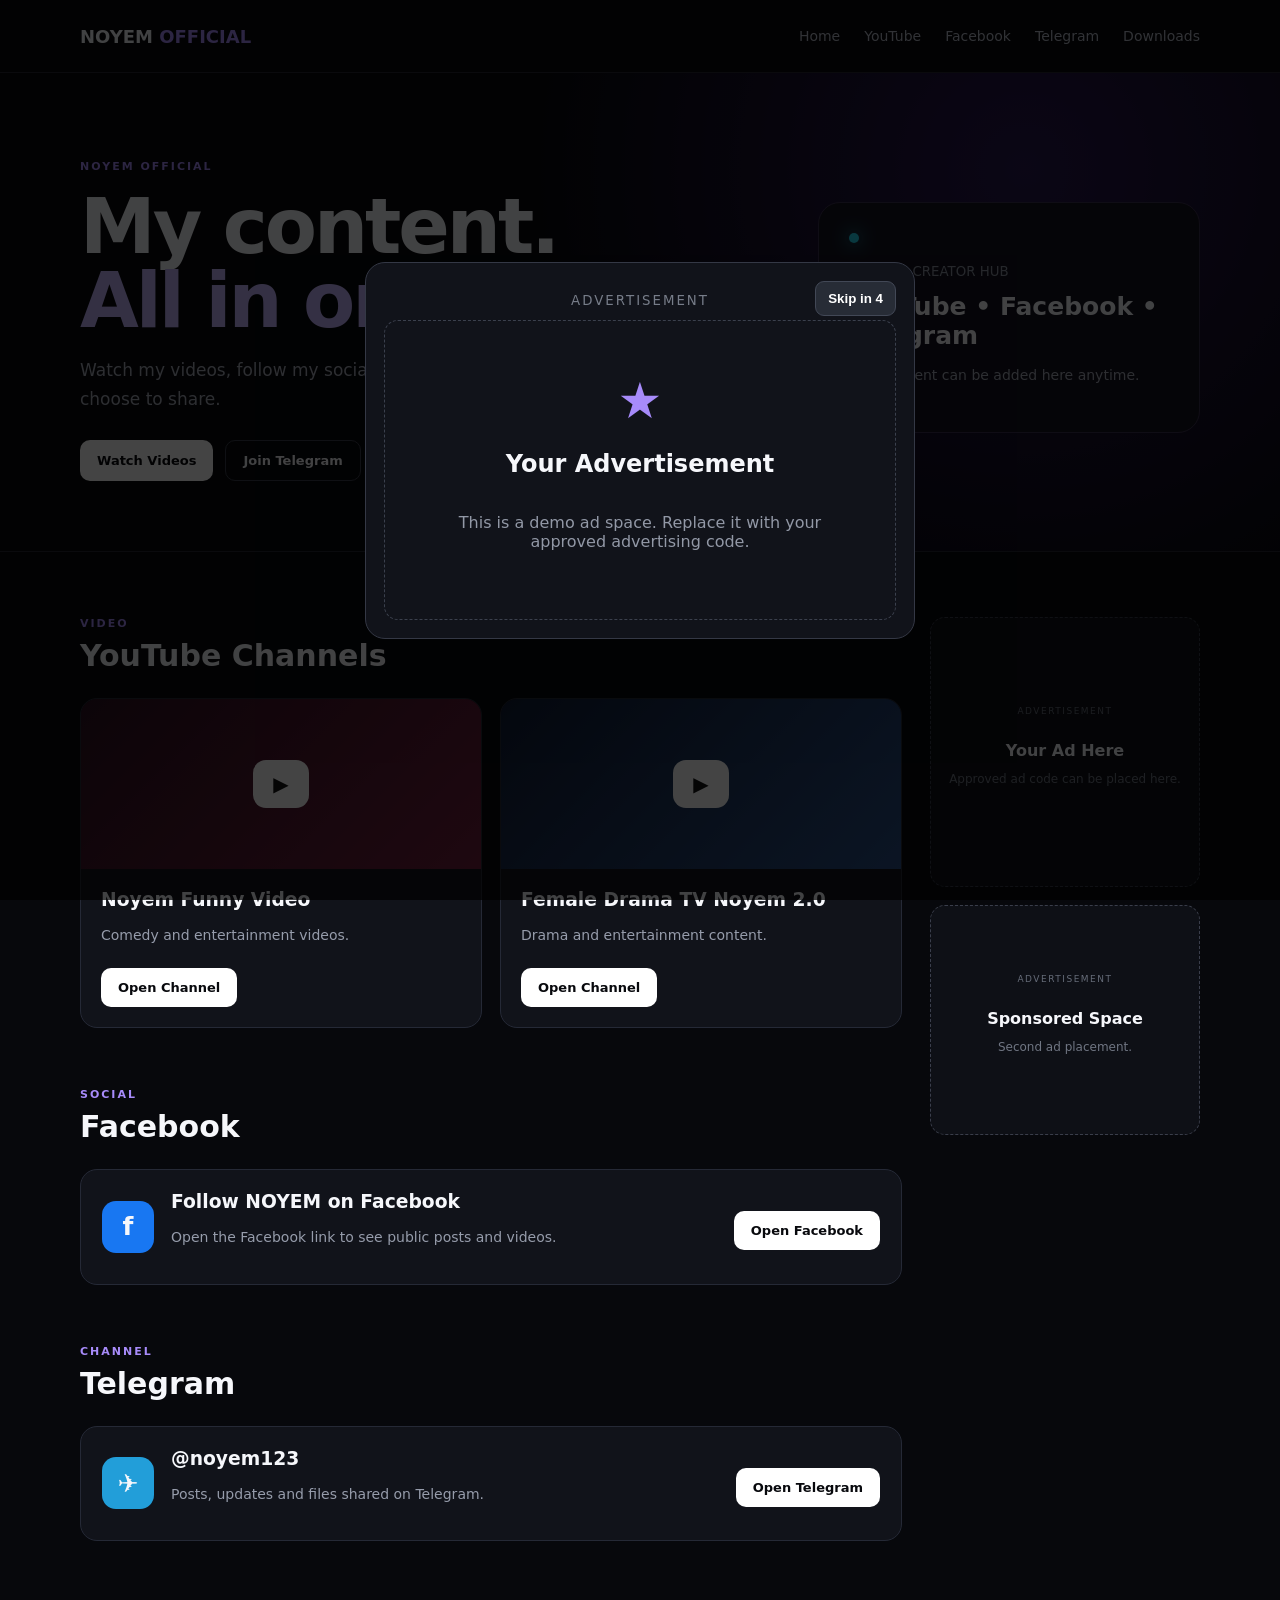
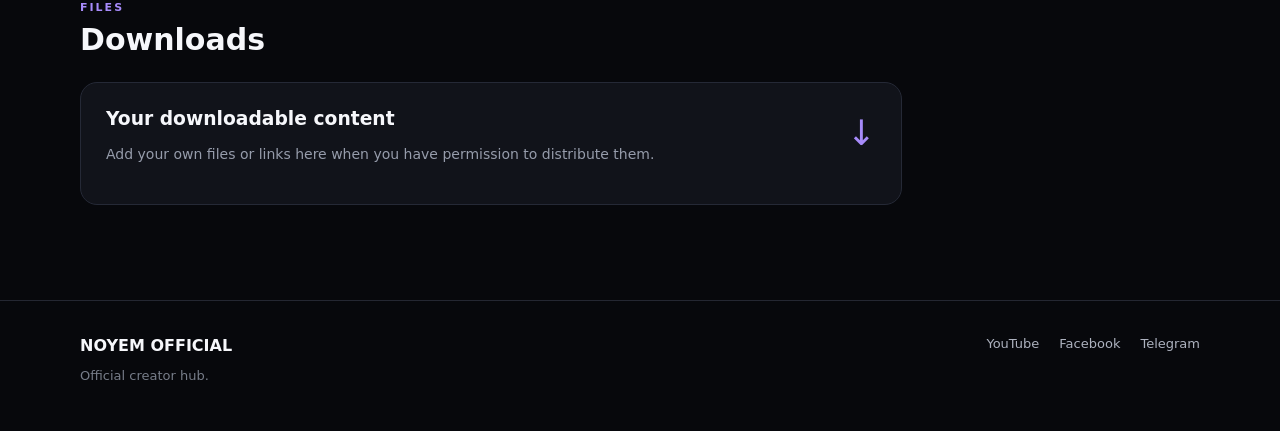
==== index.html @ ab1a79aa "Add files via upload" ====
<!doctype html>
<html lang="en">
<head>
<meta charset="utf-8"><meta name="viewport" content="width=device-width,initial-scale=1">
<title>NOYEM OFFICIAL</title>
<meta name="description" content="NOYEM OFFICIAL — YouTube, Facebook and Telegram content in one place.">
<link rel="stylesheet" href="style.css">
</head>
<body>
<div id="ad" class="ad"><div class="adcard"><button id="skip" disabled>Skip in <b>5</b></button><small>ADVERTISEMENT</small><div class="adinside"><div class="star">★</div><h2>Your Advertisement</h2><p>This is a demo ad space. Replace it with your approved advertising code.</p></div></div></div>

<header><div class="wrap nav"><a class="logo" href="#home">NOYEM <i>OFFICIAL</i></a><button id="menu">☰</button><nav id="nav"><a href="#home">Home</a><a href="#youtube">YouTube</a><a href="#facebook">Facebook</a><a href="#telegram">Telegram</a><a href="#downloads">Downloads</a></nav></div></header>

<main id="home">
<section class="hero"><div class="wrap hero-grid"><div><label>NOYEM OFFICIAL</label><h1>My content.<br><span>All in one place.</span></h1><p>Watch my videos, follow my social channels and find the downloads I choose to share.</p><div class="buttons"><a class="btn white" href="#youtube">Watch Videos</a><a class="btn outline" href="https://t.me/noyem123" target="_blank">Join Telegram</a></div></div><div class="hero-box"><span class="pulse"></span><small>OFFICIAL CREATOR HUB</small><strong>YouTube • Facebook • Telegram</strong><p>New content can be added here anytime.</p></div></div></section>

<div class="wrap layout"><div class="main">
<section id="youtube"><div class="head"><div><small>VIDEO</small><h2>YouTube Channels</h2></div></div><div class="cards">
<article><div class="cover c1"><span>▶</span></div><div class="body"><h3>Noyem Funny Video</h3><p>Comedy and entertainment videos.</p><a class="btn small" href="https://youtube.com/@noyemfunnyvideo320kviews" target="_blank">Open Channel</a></div></article>
<article><div class="cover c2"><span>▶</span></div><div class="body"><h3>Female Drama TV Noyem 2.0</h3><p>Drama and entertainment content.</p><a class="btn small" href="https://youtube.com/@femaledramatvnoyem2.0" target="_blank">Open Channel</a></div></article>
</div></section>

<section id="facebook"><div class="head"><div><small>SOCIAL</small><h2>Facebook</h2></div></div><div class="social"><div class="icon fb">f</div><div><h3>Follow NOYEM on Facebook</h3><p>Open the Facebook link to see public posts and videos.</p></div><a class="btn small" href="https://www.facebook.com/share/1BsMf2wapf/" target="_blank">Open Facebook</a></div></section>

<section id="telegram"><div class="head"><div><small>CHANNEL</small><h2>Telegram</h2></div></div><div class="social"><div class="icon tg">✈</div><div><h3>@noyem123</h3><p>Posts, updates and files shared on Telegram.</p></div><a class="btn small" href="https://t.me/noyem123" target="_blank">Open Telegram</a></div></section>

<section id="downloads"><div class="head"><div><small>FILES</small><h2>Downloads</h2></div></div><div class="download"><h3>Your downloadable content</h3><p>Add your own files or links here when you have permission to distribute them.</p><span>↓</span></div></section>
</div>

<aside><div class="sidead"><small>ADVERTISEMENT</small><strong>Your Ad Here</strong><p>Approved ad code can be placed here.</p></div><div class="sidead second"><small>ADVERTISEMENT</small><strong>Sponsored Space</strong><p>Second ad placement.</p></div></aside></div>
</main>

<footer><div class="wrap foot"><div><b>NOYEM OFFICIAL</b><p>Official creator hub.</p></div><div><a href="https://youtube.com/@noyemfunnyvideo320kviews" target="_blank">YouTube</a><a href="https://www.facebook.com/share/1BsMf2wapf/" target="_blank">Facebook</a><a href="https://t.me/noyem123" target="_blank">Telegram</a></div></div></footer>
<script src="script.js"></script>
</body></html>
---- style.css ----
*{box-sizing:border-box}html{scroll-behavior:smooth}body{margin:0;background:#07080c;color:#f6f7fb;font-family:Inter,system-ui,Arial,sans-serif}a{text-decoration:none;color:inherit}.wrap{width:min(1120px,92%);margin:auto}header{position:sticky;top:0;z-index:20;background:#07080cdd;backdrop-filter:blur(16px);border-bottom:1px solid #242732}.nav{height:72px;display:flex;align-items:center;justify-content:space-between}.logo{font-weight:900;font-size:18px}.logo i{font-style:normal;color:#a78bfa}nav{display:flex;gap:24px;color:#b9becb;font-size:14px}#menu{display:none;background:none;border:0;color:#fff;font-size:25px}.hero{padding:82px 0 70px;background:radial-gradient(circle at 80% 20%,#281650,#07080c 45%);border-bottom:1px solid #242732}.hero-grid{display:grid;grid-template-columns:1.45fr .8fr;gap:45px;align-items:center}.hero label,.head small{font-size:11px;letter-spacing:2px;font-weight:900;color:#a78bfa}.hero h1{font-size:clamp(44px,7vw,76px);line-height:.98;letter-spacing:-3px;margin:16px 0}.hero h1 span{color:#c4b5fd}.hero p{max-width:650px;color:#a8adba;font-size:17px;line-height:1.7}.buttons{display:flex;gap:12px;margin-top:26px}.btn{display:inline-flex;align-items:center;justify-content:center;padding:12px 17px;border-radius:10px;font-weight:800;font-size:13px}.white,.small{background:#fff;color:#08090d}.outline{border:1px solid #3a3e4b}.hero-box{background:#14121f;border:1px solid #3a304f;border-radius:22px;padding:30px}.hero-box small{color:#8e94a2}.hero-box strong{display:block;font-size:25px;margin:12px 0}.hero-box p{font-size:14px}.pulse{display:block;width:10px;height:10px;border-radius:50%;background:#22d3ee;box-shadow:0 0 18px #22d3ee;margin-bottom:18px}.layout{display:grid;grid-template-columns:1fr 270px;gap:28px;padding:60px 0}.head{margin-bottom:20px}.head h2{font-size:30px;margin:7px 0 25px}.cards{display:grid;grid-template-columns:1fr 1fr;gap:18px;margin-bottom:55px}article,.social,.download{background:#11131a;border:1px solid #252936;border-radius:17px;overflow:hidden}.cover{height:170px;display:flex;align-items:center;justify-content:center}.c1{background:linear-gradient(135deg,#2c1020,#721e3d)}.c2{background:linear-gradient(135deg,#101c34,#294e86)}.cover span{background:#fff;color:#111;border-radius:13px;padding:12px 20px;font-size:20px}.body{padding:20px}.body h3,.social h3,.download h3{margin:0 0 7px}.body p,.social p,.download p{color:#969cab;font-size:14px;line-height:1.6}.small{margin-top:8px}.social{padding:21px;display:flex;align-items:center;gap:17px;margin-bottom:55px}.icon{width:52px;height:52px;border-radius:14px;display:flex;align-items:center;justify-content:center;font-size:25px;font-weight:900;flex:none}.fb{background:#1877f2}.tg{background:#229ed9}.social>div:nth-child(2){flex:1}.download{padding:25px;margin-bottom:35px;position:relative}.download>span{position:absolute;right:25px;top:30px;font-size:35px;color:#a78bfa}aside{padding-top:5px}.sidead{border:1px dashed #3a3e4b;border-radius:15px;background:#0e1016;min-height:270px;padding:15px;text-align:center;display:flex;flex-direction:column;align-items:center;justify-content:center;position:sticky;top:90px}.sidead small{color:#666c79;letter-spacing:1.5px;font-size:9px}.sidead strong{margin-top:25px}.sidead p{color:#707683;font-size:12px}.second{position:static;margin-top:18px;min-height:230px}footer{border-top:1px solid #242732;padding:35px 0}.foot{display:flex;justify-content:space-between}.foot p{color:#777d89;font-size:13px}.foot>div:last-child{display:flex;gap:20px;color:#adb2bf;font-size:13px}.ad{position:fixed;inset:0;background:#000b;z-index:100;display:none;align-items:center;justify-content:center;padding:18px}.ad.show{display:flex}.adcard{position:relative;width:min(550px,100%);background:#11131a;border:1px solid #343845;border-radius:20px;padding:18px}.adcard>small{display:block;text-align:center;color:#777d89;letter-spacing:2px;margin:12px}.adinside{min-height:300px;border:1px dashed #3b404d;border-radius:14px;display:flex;flex-direction:column;align-items:center;justify-content:center;text-align:center;padding:25px}.star{font-size:50px;color:#a78bfa}.adinside p{color:#9298a6;max-width:400px}.adcard button{position:absolute;right:18px;top:18px;background:#272c36;border:1px solid #424856;color:#fff;border-radius:9px;padding:9px 12px;font-weight:800}.adcard button:not(:disabled){cursor:pointer}@media(max-width:800px){nav{display:none;position:absolute;top:72px;left:4%;right:4%;background:#11131a;border:1px solid #252936;border-radius:14px;padding:15px;flex-direction:column}#menu{display:block}.hero-grid,.layout{grid-template-columns:1fr}.cards{grid-template-columns:1fr}aside{display:none}.hero{padding:58px 0}.social{flex-wrap:wrap}.social .small{width:100%}.foot{flex-direction:column;gap:15px}}
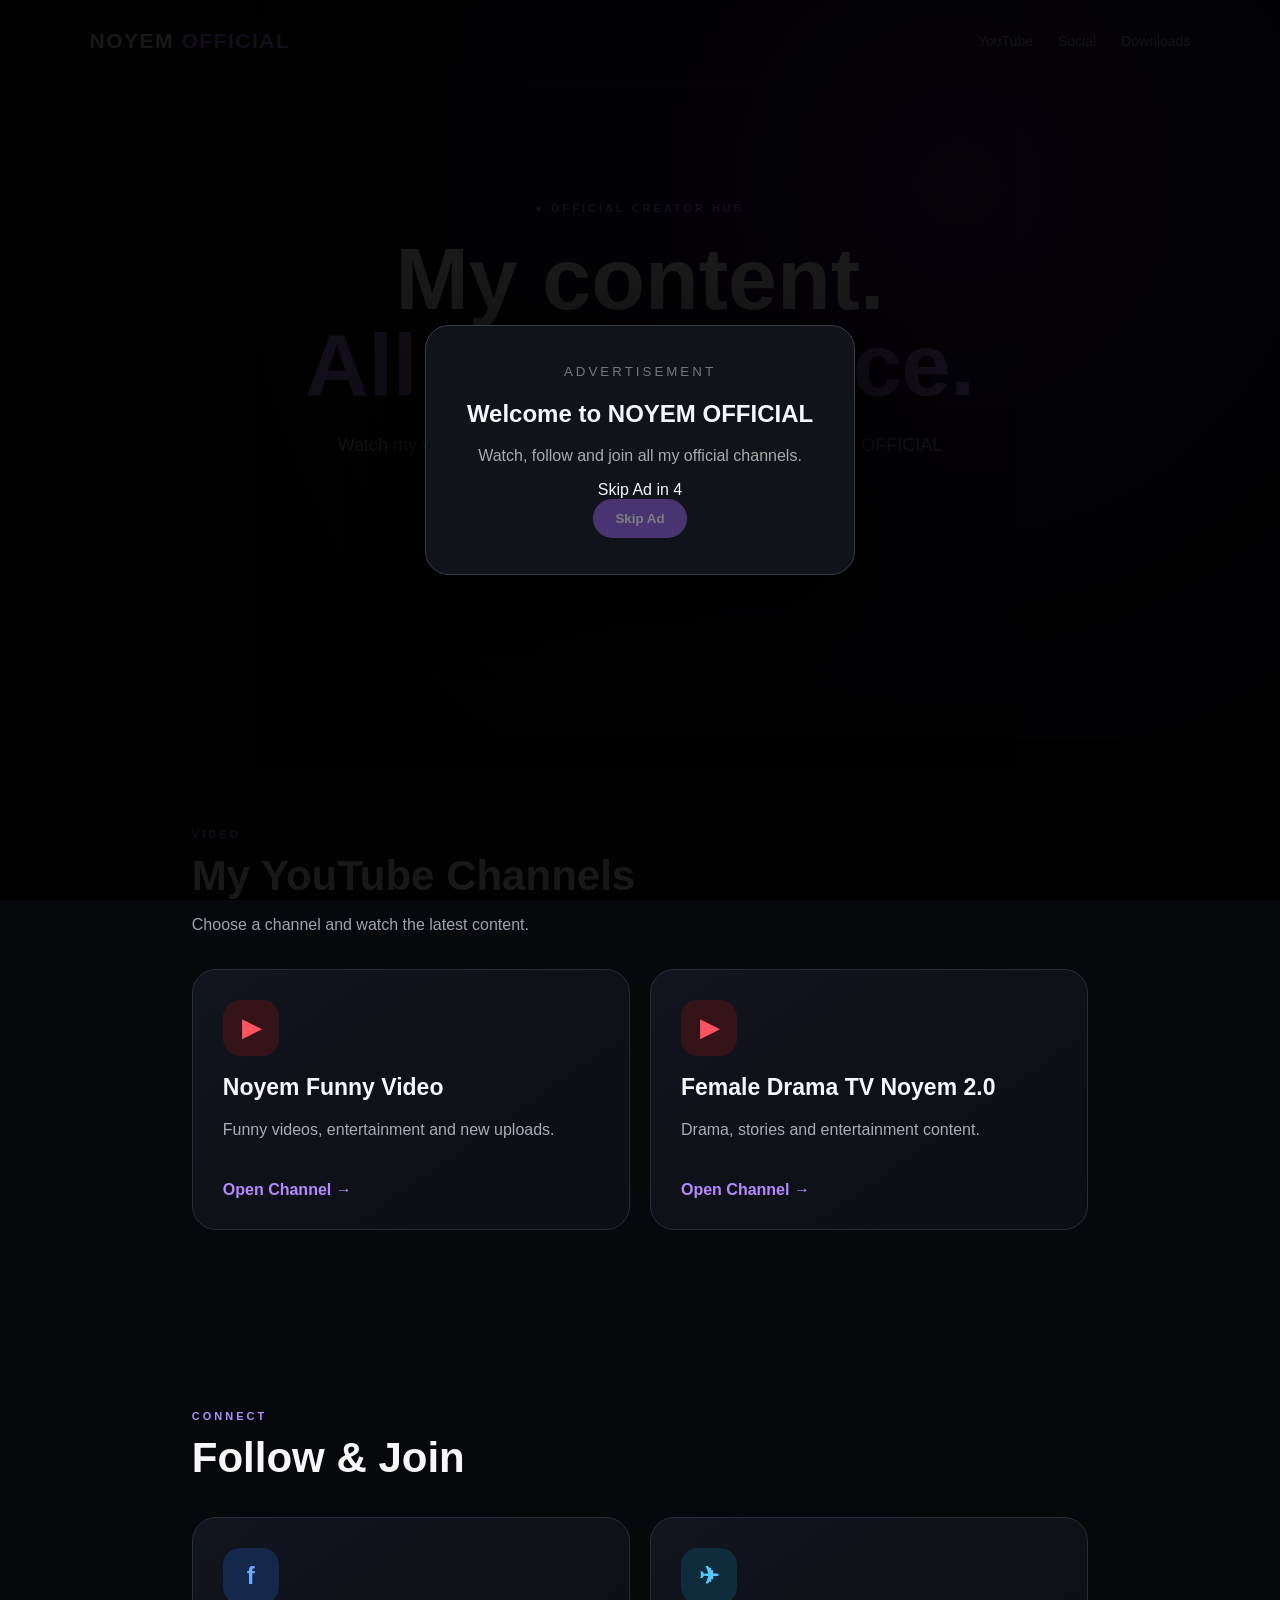
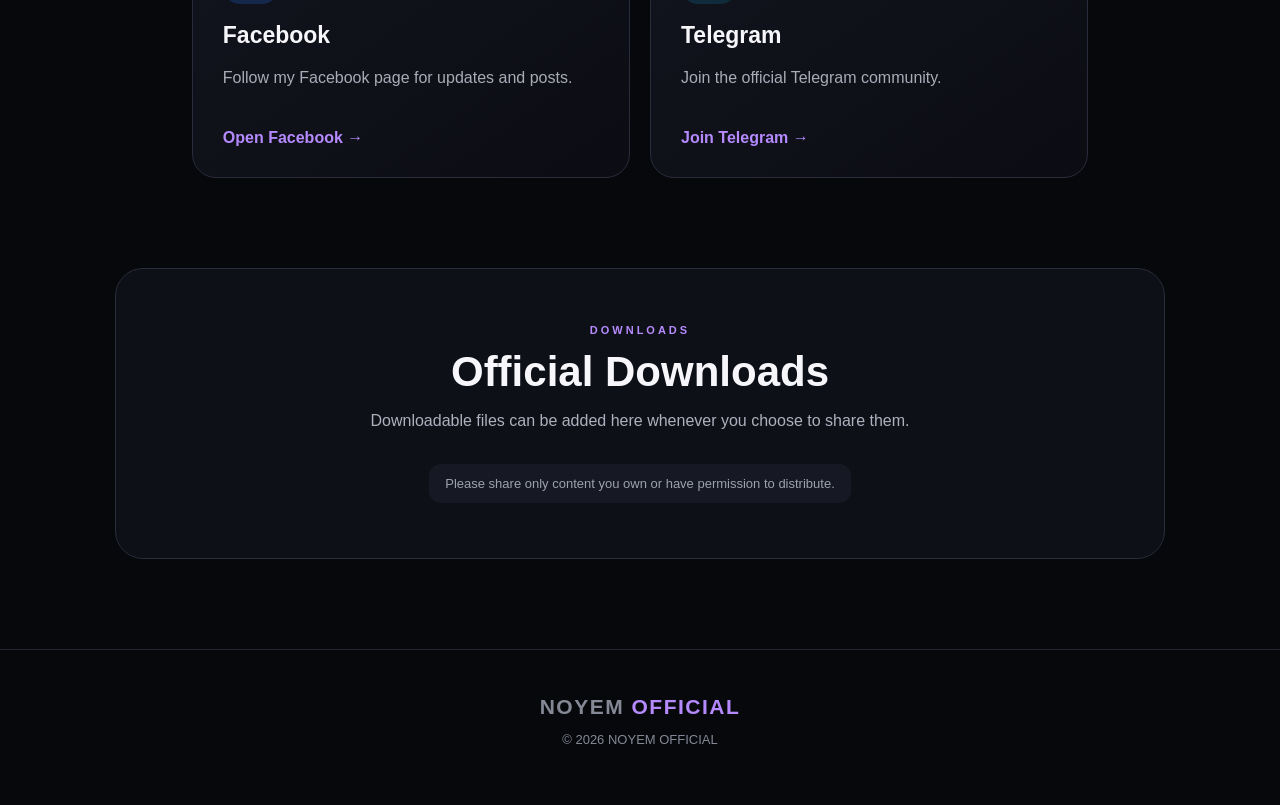
==== commit de110934: "Add files via upload" ====
--- a/index.html
+++ b/index.html
@@ -1,35 +1,95 @@
-<!doctype html>
+<!DOCTYPE html>
 <html lang="en">
 <head>
-<meta charset="utf-8"><meta name="viewport" content="width=device-width,initial-scale=1">
+<meta charset="UTF-8">
+<meta name="viewport" content="width=device-width,initial-scale=1.0">
+<meta name="description" content="NOYEM OFFICIAL — YouTube, Facebook and Telegram creator hub.">
 <title>NOYEM OFFICIAL</title>
-<meta name="description" content="NOYEM OFFICIAL — YouTube, Facebook and Telegram content in one place.">
 <link rel="stylesheet" href="style.css">
 </head>
 <body>
-<div id="ad" class="ad"><div class="adcard"><button id="skip" disabled>Skip in <b>5</b></button><small>ADVERTISEMENT</small><div class="adinside"><div class="star">★</div><h2>Your Advertisement</h2><p>This is a demo ad space. Replace it with your approved advertising code.</p></div></div></div>
-
-<header><div class="wrap nav"><a class="logo" href="#home">NOYEM <i>OFFICIAL</i></a><button id="menu">☰</button><nav id="nav"><a href="#home">Home</a><a href="#youtube">YouTube</a><a href="#facebook">Facebook</a><a href="#telegram">Telegram</a><a href="#downloads">Downloads</a></nav></div></header>
-
-<main id="home">
-<section class="hero"><div class="wrap hero-grid"><div><label>NOYEM OFFICIAL</label><h1>My content.<br><span>All in one place.</span></h1><p>Watch my videos, follow my social channels and find the downloads I choose to share.</p><div class="buttons"><a class="btn white" href="#youtube">Watch Videos</a><a class="btn outline" href="https://t.me/noyem123" target="_blank">Join Telegram</a></div></div><div class="hero-box"><span class="pulse"></span><small>OFFICIAL CREATOR HUB</small><strong>YouTube • Facebook • Telegram</strong><p>New content can be added here anytime.</p></div></div></section>
-
-<div class="wrap layout"><div class="main">
-<section id="youtube"><div class="head"><div><small>VIDEO</small><h2>YouTube Channels</h2></div></div><div class="cards">
-<article><div class="cover c1"><span>▶</span></div><div class="body"><h3>Noyem Funny Video</h3><p>Comedy and entertainment videos.</p><a class="btn small" href="https://youtube.com/@noyemfunnyvideo320kviews" target="_blank">Open Channel</a></div></article>
-<article><div class="cover c2"><span>▶</span></div><div class="body"><h3>Female Drama TV Noyem 2.0</h3><p>Drama and entertainment content.</p><a class="btn small" href="https://youtube.com/@femaledramatvnoyem2.0" target="_blank">Open Channel</a></div></article>
-</div></section>
-
-<section id="facebook"><div class="head"><div><small>SOCIAL</small><h2>Facebook</h2></div></div><div class="social"><div class="icon fb">f</div><div><h3>Follow NOYEM on Facebook</h3><p>Open the Facebook link to see public posts and videos.</p></div><a class="btn small" href="https://www.facebook.com/share/1BsMf2wapf/" target="_blank">Open Facebook</a></div></section>
-
-<section id="telegram"><div class="head"><div><small>CHANNEL</small><h2>Telegram</h2></div></div><div class="social"><div class="icon tg">✈</div><div><h3>@noyem123</h3><p>Posts, updates and files shared on Telegram.</p></div><a class="btn small" href="https://t.me/noyem123" target="_blank">Open Telegram</a></div></section>
-
-<section id="downloads"><div class="head"><div><small>FILES</small><h2>Downloads</h2></div></div><div class="download"><h3>Your downloadable content</h3><p>Add your own files or links here when you have permission to distribute them.</p><span>↓</span></div></section>
+<div id="entryAd" class="overlay">
+  <div class="adbox">
+    <small>ADVERTISEMENT</small>
+    <h2>Welcome to NOYEM OFFICIAL</h2>
+    <p>Watch, follow and join all my official channels.</p>
+    <div id="count">Skip Ad in 5</div>
+    <button id="skip" disabled>Skip Ad</button>
+  </div>
 </div>
 
-<aside><div class="sidead"><small>ADVERTISEMENT</small><strong>Your Ad Here</strong><p>Approved ad code can be placed here.</p></div><div class="sidead second"><small>ADVERTISEMENT</small><strong>Sponsored Space</strong><p>Second ad placement.</p></div></aside></div>
+<header>
+  <nav>
+    <a class="brand" href="#">NOYEM <b>OFFICIAL</b></a>
+    <div class="navlinks">
+      <a href="#youtube">YouTube</a>
+      <a href="#social">Social</a>
+      <a href="#downloads">Downloads</a>
+    </div>
+  </nav>
+  <section class="hero">
+    <div class="pill">● OFFICIAL CREATOR HUB</div>
+    <h1>My content.<br><span>All in one place.</span></h1>
+    <p>Watch my videos, follow my social channels and join the NOYEM OFFICIAL community.</p>
+    <div class="actions">
+      <a class="btn primary" href="#youtube">Watch Videos</a>
+      <a class="btn" href="https://t.me/noyem123" target="_blank" rel="noopener">Join Telegram</a>
+    </div>
+  </section>
+</header>
+
+<main>
+<section id="youtube" class="section">
+  <div class="label">VIDEO</div>
+  <h2>My YouTube Channels</h2>
+  <p class="sub">Choose a channel and watch the latest content.</p>
+  <div class="grid">
+    <a class="card" href="https://youtube.com/@noyemfunnyvideo320kviews?si=8-Bcl5lNEnc6phB1" target="_blank" rel="noopener">
+      <div class="circle yt">▶</div>
+      <h3>Noyem Funny Video</h3>
+      <p>Funny videos, entertainment and new uploads.</p>
+      <strong>Open Channel →</strong>
+    </a>
+    <a class="card" href="https://youtube.com/@femaledramatvnoyem2.0?si=haHaszFNzo2DN5zI" target="_blank" rel="noopener">
+      <div class="circle yt">▶</div>
+      <h3>Female Drama TV Noyem 2.0</h3>
+      <p>Drama, stories and entertainment content.</p>
+      <strong>Open Channel →</strong>
+    </a>
+  </div>
+</section>
+
+<section id="social" class="section">
+  <div class="label">CONNECT</div>
+  <h2>Follow & Join</h2>
+  <div class="grid">
+    <a class="card social" href="https://www.facebook.com/share/1BsMf2wapf/" target="_blank" rel="noopener">
+      <div class="circle fb">f</div>
+      <h3>Facebook</h3>
+      <p>Follow my Facebook page for updates and posts.</p>
+      <strong>Open Facebook →</strong>
+    </a>
+    <a class="card social" href="https://t.me/noyem123" target="_blank" rel="noopener">
+      <div class="circle tg">✈</div>
+      <h3>Telegram</h3>
+      <p>Join the official Telegram community.</p>
+      <strong>Join Telegram →</strong>
+    </a>
+  </div>
+</section>
+
+<section id="downloads" class="downloads">
+  <div class="label">DOWNLOADS</div>
+  <h2>Official Downloads</h2>
+  <p>Downloadable files can be added here whenever you choose to share them.</p>
+  <div class="notice">Please share only content you own or have permission to distribute.</div>
+</section>
 </main>
 
-<footer><div class="wrap foot"><div><b>NOYEM OFFICIAL</b><p>Official creator hub.</p></div><div><a href="https://youtube.com/@noyemfunnyvideo320kviews" target="_blank">YouTube</a><a href="https://www.facebook.com/share/1BsMf2wapf/" target="_blank">Facebook</a><a href="https://t.me/noyem123" target="_blank">Telegram</a></div></div></footer>
+<footer>
+  <div class="brand">NOYEM <b>OFFICIAL</b></div>
+  <p>© 2026 NOYEM OFFICIAL</p>
+</footer>
 <script src="script.js"></script>
-</body></html>+</body>
+</html>
--- a/style.css
+++ b/style.css
@@ -1 +1 @@
-*{box-sizing:border-box}html{scroll-behavior:smooth}body{margin:0;background:#07080c;color:#f6f7fb;font-family:Inter,system-ui,Arial,sans-serif}a{text-decoration:none;color:inherit}.wrap{width:min(1120px,92%);margin:auto}header{position:sticky;top:0;z-index:20;background:#07080cdd;backdrop-filter:blur(16px);border-bottom:1px solid #242732}.nav{height:72px;display:flex;align-items:center;justify-content:space-between}.logo{font-weight:900;font-size:18px}.logo i{font-style:normal;color:#a78bfa}nav{display:flex;gap:24px;color:#b9becb;font-size:14px}#menu{display:none;background:none;border:0;color:#fff;font-size:25px}.hero{padding:82px 0 70px;background:radial-gradient(circle at 80% 20%,#281650,#07080c 45%);border-bottom:1px solid #242732}.hero-grid{display:grid;grid-template-columns:1.45fr .8fr;gap:45px;align-items:center}.hero label,.head small{font-size:11px;letter-spacing:2px;font-weight:900;color:#a78bfa}.hero h1{font-size:clamp(44px,7vw,76px);line-height:.98;letter-spacing:-3px;margin:16px 0}.hero h1 span{color:#c4b5fd}.hero p{max-width:650px;color:#a8adba;font-size:17px;line-height:1.7}.buttons{display:flex;gap:12px;margin-top:26px}.btn{display:inline-flex;align-items:center;justify-content:center;padding:12px 17px;border-radius:10px;font-weight:800;font-size:13px}.white,.small{background:#fff;color:#08090d}.outline{border:1px solid #3a3e4b}.hero-box{background:#14121f;border:1px solid #3a304f;border-radius:22px;padding:30px}.hero-box small{color:#8e94a2}.hero-box strong{display:block;font-size:25px;margin:12px 0}.hero-box p{font-size:14px}.pulse{display:block;width:10px;height:10px;border-radius:50%;background:#22d3ee;box-shadow:0 0 18px #22d3ee;margin-bottom:18px}.layout{display:grid;grid-template-columns:1fr 270px;gap:28px;padding:60px 0}.head{margin-bottom:20px}.head h2{font-size:30px;margin:7px 0 25px}.cards{display:grid;grid-template-columns:1fr 1fr;gap:18px;margin-bottom:55px}article,.social,.download{background:#11131a;border:1px solid #252936;border-radius:17px;overflow:hidden}.cover{height:170px;display:flex;align-items:center;justify-content:center}.c1{background:linear-gradient(135deg,#2c1020,#721e3d)}.c2{background:linear-gradient(135deg,#101c34,#294e86)}.cover span{background:#fff;color:#111;border-radius:13px;padding:12px 20px;font-size:20px}.body{padding:20px}.body h3,.social h3,.download h3{margin:0 0 7px}.body p,.social p,.download p{color:#969cab;font-size:14px;line-height:1.6}.small{margin-top:8px}.social{padding:21px;display:flex;align-items:center;gap:17px;margin-bottom:55px}.icon{width:52px;height:52px;border-radius:14px;display:flex;align-items:center;justify-content:center;font-size:25px;font-weight:900;flex:none}.fb{background:#1877f2}.tg{background:#229ed9}.social>div:nth-child(2){flex:1}.download{padding:25px;margin-bottom:35px;position:relative}.download>span{position:absolute;right:25px;top:30px;font-size:35px;color:#a78bfa}aside{padding-top:5px}.sidead{border:1px dashed #3a3e4b;border-radius:15px;background:#0e1016;min-height:270px;padding:15px;text-align:center;display:flex;flex-direction:column;align-items:center;justify-content:center;position:sticky;top:90px}.sidead small{color:#666c79;letter-spacing:1.5px;font-size:9px}.sidead strong{margin-top:25px}.sidead p{color:#707683;font-size:12px}.second{position:static;margin-top:18px;min-height:230px}footer{border-top:1px solid #242732;padding:35px 0}.foot{display:flex;justify-content:space-between}.foot p{color:#777d89;font-size:13px}.foot>div:last-child{display:flex;gap:20px;color:#adb2bf;font-size:13px}.ad{position:fixed;inset:0;background:#000b;z-index:100;display:none;align-items:center;justify-content:center;padding:18px}.ad.show{display:flex}.adcard{position:relative;width:min(550px,100%);background:#11131a;border:1px solid #343845;border-radius:20px;padding:18px}.adcard>small{display:block;text-align:center;color:#777d89;letter-spacing:2px;margin:12px}.adinside{min-height:300px;border:1px dashed #3b404d;border-radius:14px;display:flex;flex-direction:column;align-items:center;justify-content:center;text-align:center;padding:25px}.star{font-size:50px;color:#a78bfa}.adinside p{color:#9298a6;max-width:400px}.adcard button{position:absolute;right:18px;top:18px;background:#272c36;border:1px solid #424856;color:#fff;border-radius:9px;padding:9px 12px;font-weight:800}.adcard button:not(:disabled){cursor:pointer}@media(max-width:800px){nav{display:none;position:absolute;top:72px;left:4%;right:4%;background:#11131a;border:1px solid #252936;border-radius:14px;padding:15px;flex-direction:column}#menu{display:block}.hero-grid,.layout{grid-template-columns:1fr}.cards{grid-template-columns:1fr}aside{display:none}.hero{padding:58px 0}.social{flex-wrap:wrap}.social .small{width:100%}.foot{flex-direction:column;gap:15px}}+*{box-sizing:border-box}html{scroll-behavior:smooth}body{margin:0;background:#07080c;color:#f7f7fb;font-family:Arial,Helvetica,sans-serif}a{color:inherit}header{min-height:82vh;background:radial-gradient(circle at 75% 25%,#35165b 0,#161126 35%,#07080c 72%);border-bottom:1px solid #252736}nav{height:82px;padding:0 7%;display:flex;align-items:center;justify-content:space-between;border-bottom:1px solid #20222d}.brand{text-decoration:none;font-size:21px;font-weight:900;letter-spacing:1.5px}.brand b{color:#b58aff}.navlinks{display:flex;gap:25px}.navlinks a{text-decoration:none;color:#bfc1cb;font-size:14px}.navlinks a:hover{color:#fff}.hero{max-width:950px;margin:auto;text-align:center;padding:120px 25px 90px}.pill,.label{color:#b68bff;letter-spacing:3px;font-size:11px;font-weight:800}.hero h1{font-size:clamp(48px,9vw,88px);line-height:.98;margin:22px 0}.hero h1 span{color:#b58aff}.hero p{max-width:650px;margin:0 auto 32px;color:#b5b8c5;font-size:18px;line-height:1.7}.actions{display:flex;justify-content:center;gap:14px;flex-wrap:wrap}.btn{display:inline-block;text-decoration:none;padding:14px 24px;border:1px solid #474052;border-radius:999px;font-weight:800}.btn.primary{background:#fff;color:#090a0e;border-color:#fff}.section{max-width:1050px;margin:auto;padding:90px 6%}.section h2,.downloads h2{font-size:42px;margin:12px 0 8px}.sub{color:#9ea2af}.grid{display:grid;grid-template-columns:repeat(2,1fr);gap:20px;margin-top:35px}.card{padding:30px;text-decoration:none;border:1px solid #292c3b;border-radius:24px;background:linear-gradient(145deg,#12141e,#0c0d13);transition:.2s}.card:hover{transform:translateY(-5px);border-color:#7952a5}.circle{width:56px;height:56px;border-radius:17px;display:grid;place-items:center;font-size:24px;font-weight:900}.yt{background:#351419;color:#ff5362}.fb{background:#14284b;color:#70a8ff}.tg{background:#102c3c;color:#56caff}.card h3{font-size:23px;margin:18px 0 8px}.card p{color:#a9acb8;min-height:48px;line-height:1.6}.card strong{color:#b58aff}.downloads{max-width:1050px;margin:0 auto 90px;padding:55px 6%;text-align:center;border:1px solid #292c3b;border-radius:28px;background:#0e1018}.downloads p{color:#aeb1bd}.notice{display:inline-block;margin-top:18px;padding:12px 16px;border-radius:12px;background:#161923;color:#9da1ad;font-size:13px}footer{text-align:center;padding:45px 20px;border-top:1px solid #242632;color:#858996}footer p{font-size:13px}.overlay{position:fixed;inset:0;background:rgba(0,0,0,.9);display:flex;align-items:center;justify-content:center;z-index:100}.adbox{width:min(90%,430px);padding:36px;text-align:center;background:#11131b;border:1px solid #393b49;border-radius:24px;box-shadow:0 25px 100px #000}.adbox small{letter-spacing:3px;color:#777}.adbox p{color:#aaa}.adbox button{padding:12px 22px;border:0;border-radius:999px;background:#8e5ddd;color:#fff;font-weight:800}.adbox button:disabled{opacity:.45}@media(max-width:700px){.navlinks{display:none}.hero{padding:100px 22px 75px}.hero h1{font-size:52px}.hero p{font-size:16px}.section{padding:65px 5%}.section h2,.downloads h2{font-size:33px}.grid{grid-template-columns:1fr}}
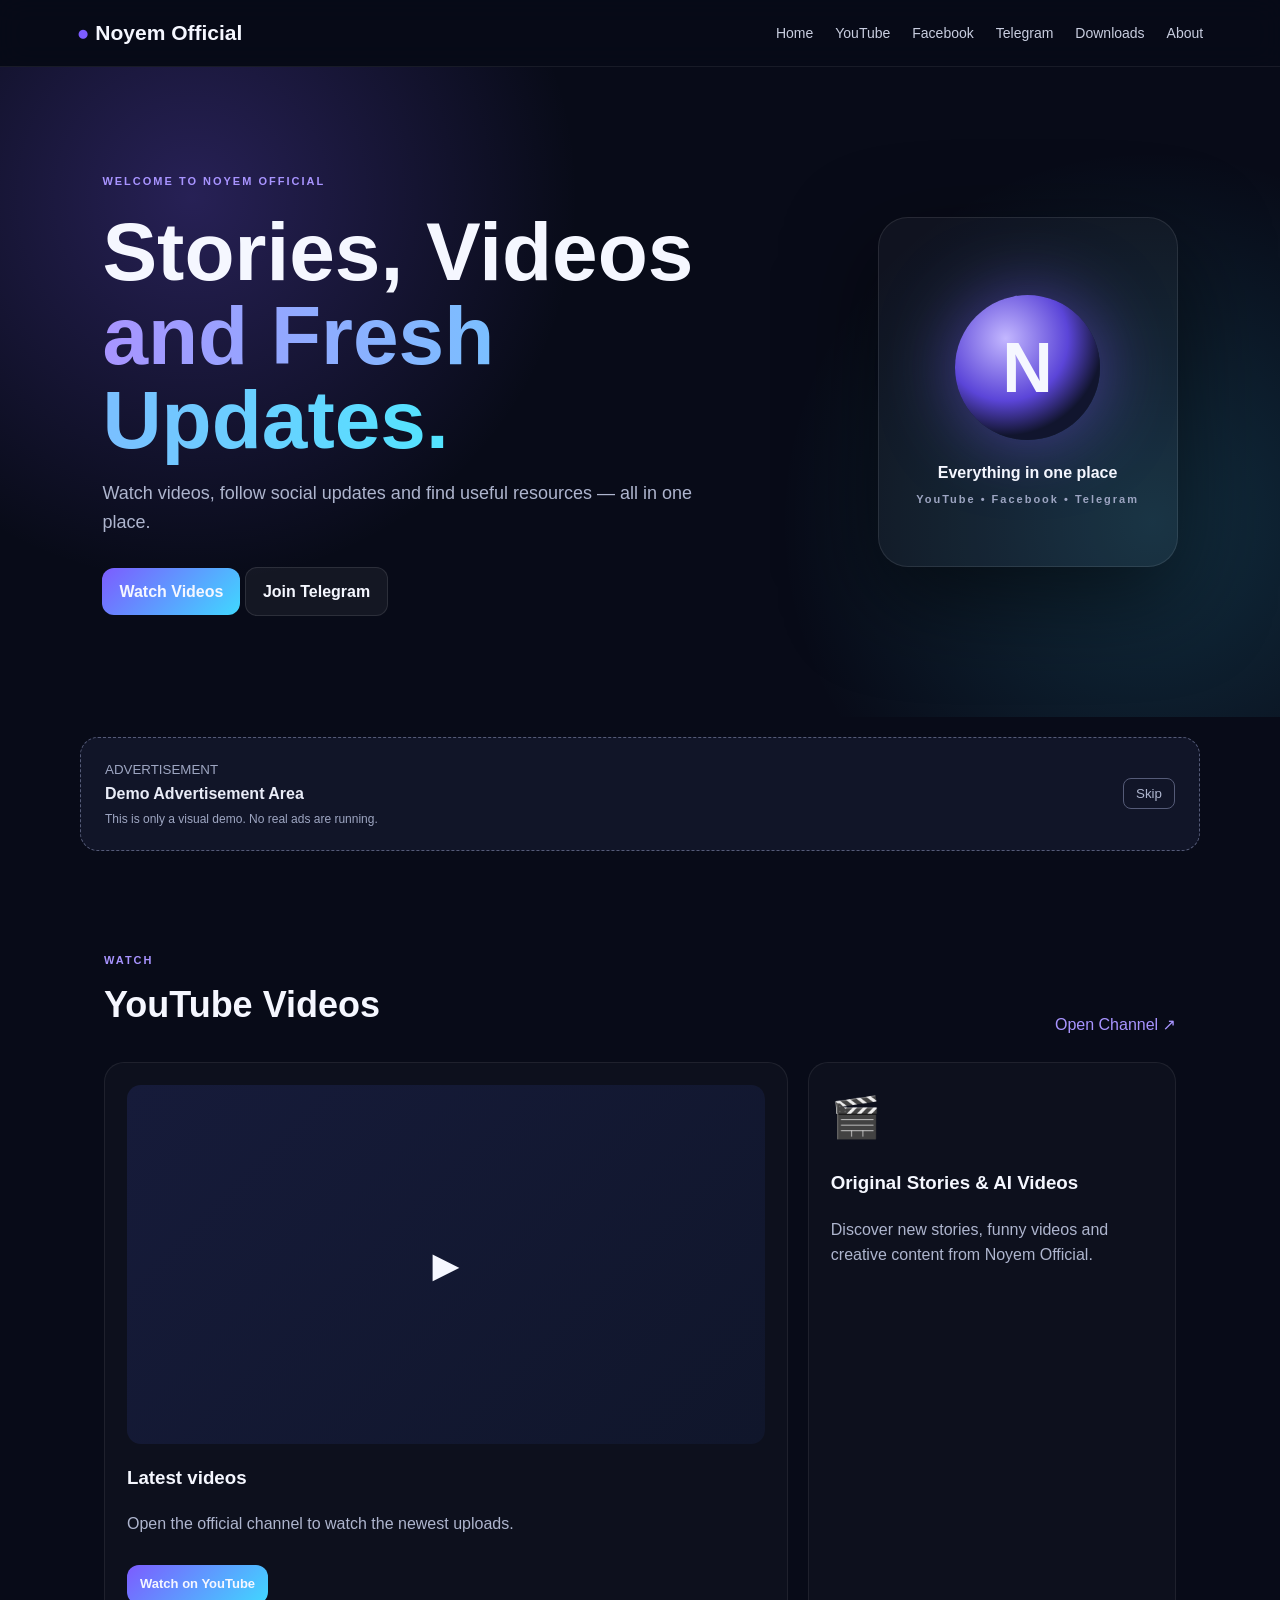
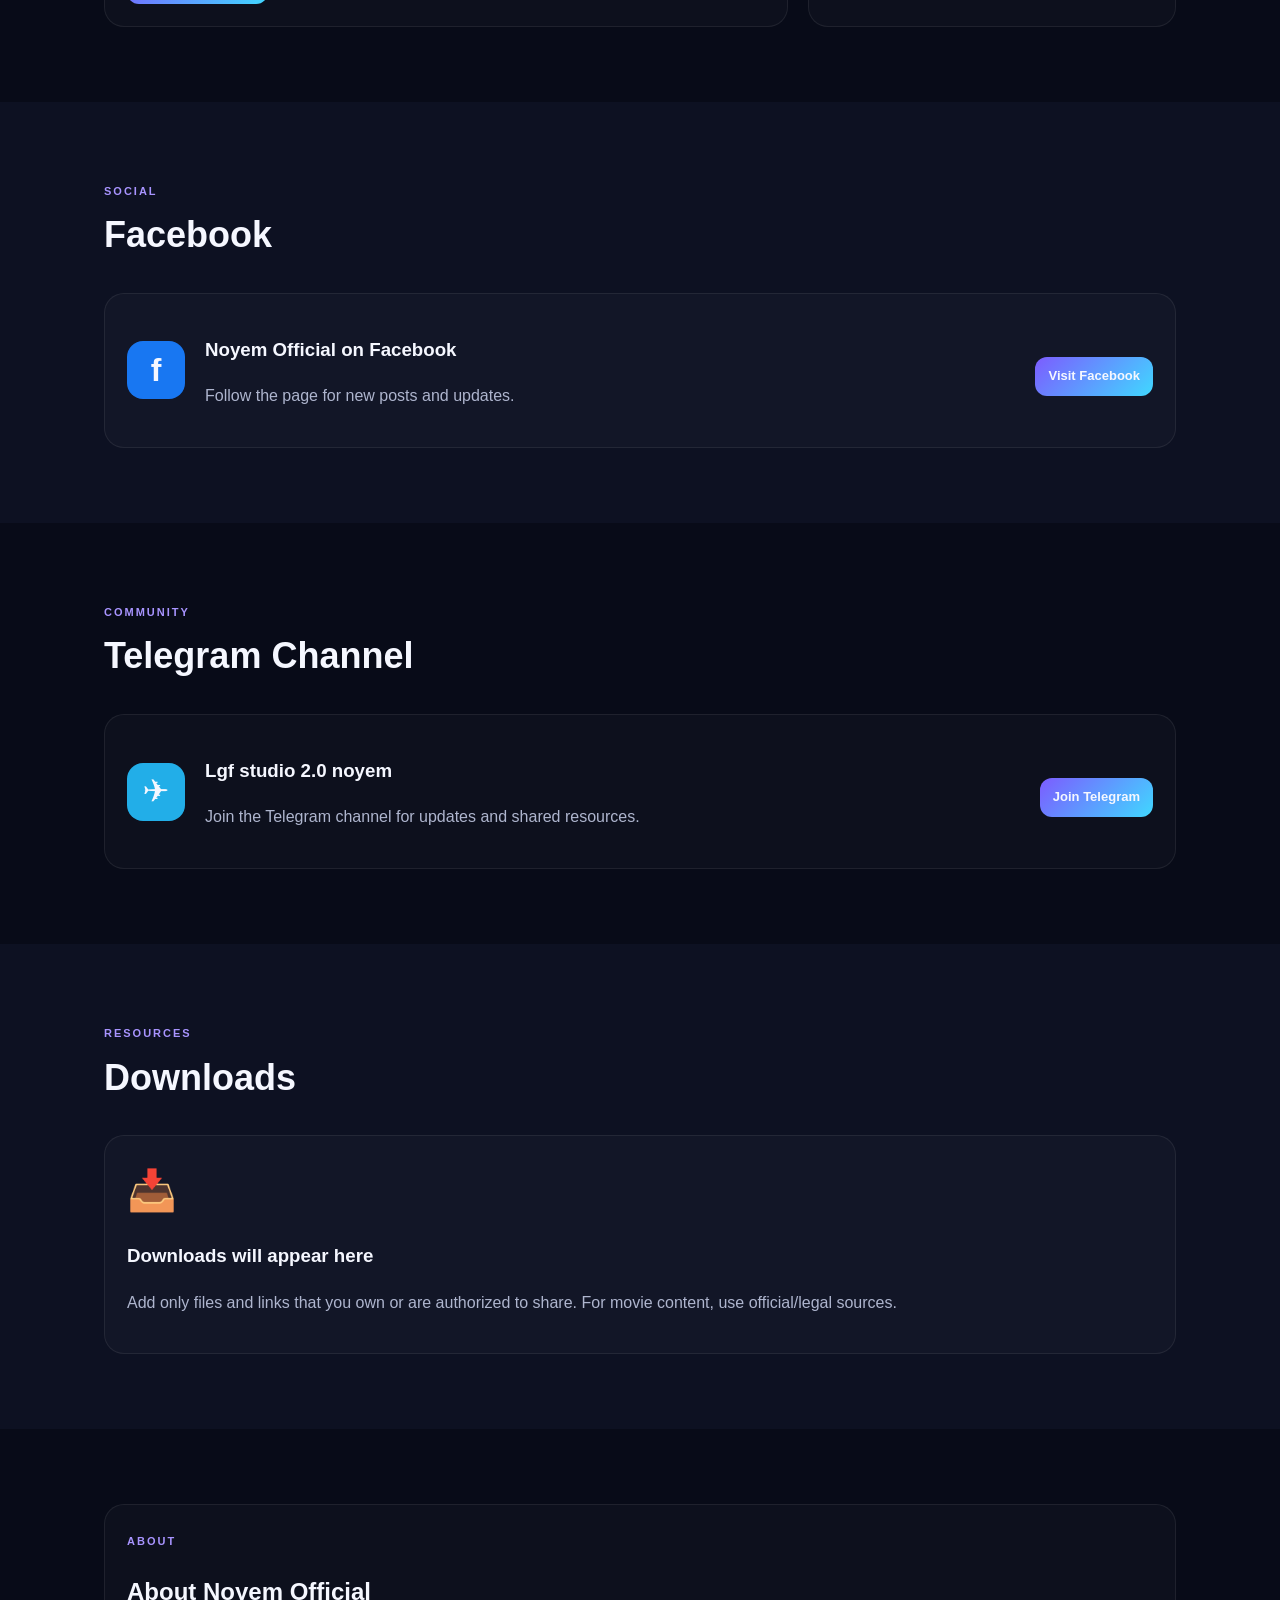
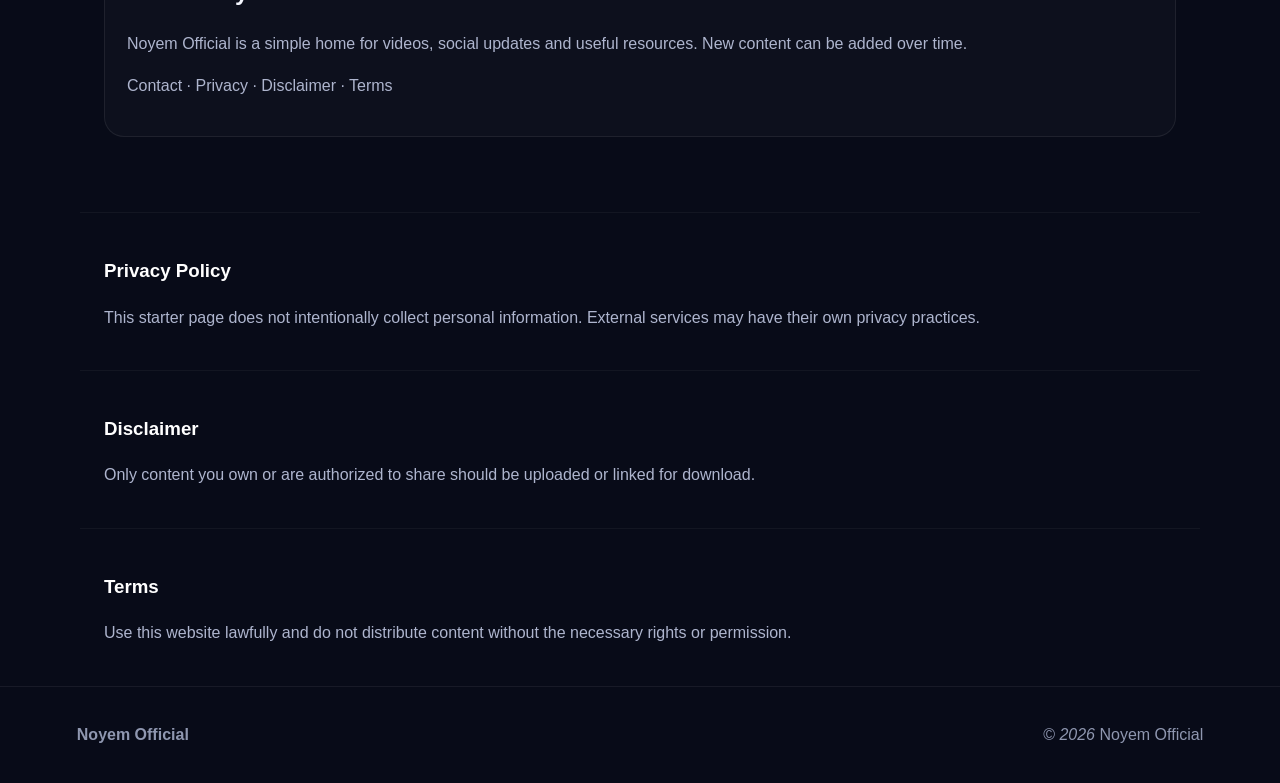
==== commit 67bbfffa: "Add files via upload" ====
--- a/index.html
+++ b/index.html
@@ -1,95 +1,11 @@
-<!DOCTYPE html>
-<html lang="en">
-<head>
-<meta charset="UTF-8">
-<meta name="viewport" content="width=device-width,initial-scale=1.0">
-<meta name="description" content="NOYEM OFFICIAL — YouTube, Facebook and Telegram creator hub.">
-<title>NOYEM OFFICIAL</title>
-<link rel="stylesheet" href="style.css">
-</head>
-<body>
-<div id="entryAd" class="overlay">
-  <div class="adbox">
-    <small>ADVERTISEMENT</small>
-    <h2>Welcome to NOYEM OFFICIAL</h2>
-    <p>Watch, follow and join all my official channels.</p>
-    <div id="count">Skip Ad in 5</div>
-    <button id="skip" disabled>Skip Ad</button>
-  </div>
-</div>
-
-<header>
-  <nav>
-    <a class="brand" href="#">NOYEM <b>OFFICIAL</b></a>
-    <div class="navlinks">
-      <a href="#youtube">YouTube</a>
-      <a href="#social">Social</a>
-      <a href="#downloads">Downloads</a>
-    </div>
-  </nav>
-  <section class="hero">
-    <div class="pill">● OFFICIAL CREATOR HUB</div>
-    <h1>My content.<br><span>All in one place.</span></h1>
-    <p>Watch my videos, follow my social channels and join the NOYEM OFFICIAL community.</p>
-    <div class="actions">
-      <a class="btn primary" href="#youtube">Watch Videos</a>
-      <a class="btn" href="https://t.me/noyem123" target="_blank" rel="noopener">Join Telegram</a>
-    </div>
-  </section>
-</header>
-
-<main>
-<section id="youtube" class="section">
-  <div class="label">VIDEO</div>
-  <h2>My YouTube Channels</h2>
-  <p class="sub">Choose a channel and watch the latest content.</p>
-  <div class="grid">
-    <a class="card" href="https://youtube.com/@noyemfunnyvideo320kviews?si=8-Bcl5lNEnc6phB1" target="_blank" rel="noopener">
-      <div class="circle yt">▶</div>
-      <h3>Noyem Funny Video</h3>
-      <p>Funny videos, entertainment and new uploads.</p>
-      <strong>Open Channel →</strong>
-    </a>
-    <a class="card" href="https://youtube.com/@femaledramatvnoyem2.0?si=haHaszFNzo2DN5zI" target="_blank" rel="noopener">
-      <div class="circle yt">▶</div>
-      <h3>Female Drama TV Noyem 2.0</h3>
-      <p>Drama, stories and entertainment content.</p>
-      <strong>Open Channel →</strong>
-    </a>
-  </div>
-</section>
-
-<section id="social" class="section">
-  <div class="label">CONNECT</div>
-  <h2>Follow & Join</h2>
-  <div class="grid">
-    <a class="card social" href="https://www.facebook.com/share/1BsMf2wapf/" target="_blank" rel="noopener">
-      <div class="circle fb">f</div>
-      <h3>Facebook</h3>
-      <p>Follow my Facebook page for updates and posts.</p>
-      <strong>Open Facebook →</strong>
-    </a>
-    <a class="card social" href="https://t.me/noyem123" target="_blank" rel="noopener">
-      <div class="circle tg">✈</div>
-      <h3>Telegram</h3>
-      <p>Join the official Telegram community.</p>
-      <strong>Join Telegram →</strong>
-    </a>
-  </div>
-</section>
-
-<section id="downloads" class="downloads">
-  <div class="label">DOWNLOADS</div>
-  <h2>Official Downloads</h2>
-  <p>Downloadable files can be added here whenever you choose to share them.</p>
-  <div class="notice">Please share only content you own or have permission to distribute.</div>
-</section>
-</main>
-
-<footer>
-  <div class="brand">NOYEM <b>OFFICIAL</b></div>
-  <p>© 2026 NOYEM OFFICIAL</p>
-</footer>
-<script src="script.js"></script>
-</body>
-</html>
+<!doctype html><html lang="en"><head><meta charset="utf-8"><meta name="viewport" content="width=device-width,initial-scale=1"><title>Noyem Official | Videos, Updates & Downloads</title><meta name="description" content="Noyem Official — videos, social updates, Telegram and useful resources."><meta name="robots" content="index,follow"><link rel="canonical" href="https://janifabegum295-ops.github.io/noyem-official/"><meta property="og:title" content="Noyem Official"><meta property="og:description" content="Videos, updates, Telegram and downloads from Noyem Official."><meta property="og:type" content="website"><meta property="og:url" content="https://janifabegum295-ops.github.io/noyem-official/"><meta name="theme-color" content="#10152f"><link rel="stylesheet" href="style.css"></head><body>
+<header><a class="brand" href="#home">● Noyem <b>Official</b></a><button id="menu">☰</button><nav><a href="#home">Home</a><a href="#youtube">YouTube</a><a href="#facebook">Facebook</a><a href="#telegram">Telegram</a><a href="#downloads">Downloads</a><a href="#about">About</a></nav></header>
+<main id="home"><section class="hero"><div><small>WELCOME TO NOYEM OFFICIAL</small><h1>Stories, Videos<br><span>and Fresh Updates.</span></h1><p>Watch videos, follow social updates and find useful resources — all in one place.</p><a class="btn" href="#youtube">Watch Videos</a> <a class="btn dark" href="#telegram">Join Telegram</a></div><div class="heroCard"><div class="orb">N</div><b>Everything in one place</b><small>YouTube • Facebook • Telegram</small></div></section>
+<section class="ad"><div><small>ADVERTISEMENT</small><b>Demo Advertisement Area</b><p>This is only a visual demo. No real ads are running.</p></div><button id="skip">Skip</button></section>
+<section class="section" id="youtube"><div class="head"><div><small>WATCH</small><h2>YouTube Videos</h2></div><a href="https://youtube.com/@noyemfunnyvideo320kviews?si=8-Bcl5lNEnc6phB1" target="_blank">Open Channel ↗</a></div><div class="grid"><article class="card"><div class="video">▶</div><h3>Latest videos</h3><p>Open the official channel to watch the newest uploads.</p><a class="btn small" href="https://youtube.com/@noyemfunnyvideo320kviews?si=8-Bcl5lNEnc6phB1" target="_blank">Watch on YouTube</a></article><article class="card"><div class="bigicon">🎬</div><h3>Original Stories & AI Videos</h3><p>Discover new stories, funny videos and creative content from Noyem Official.</p></article></div></section>
+<section class="section alt" id="facebook"><div class="head"><div><small>SOCIAL</small><h2>Facebook</h2></div></div><div class="social"><strong>f</strong><div><h3>Noyem Official on Facebook</h3><p>Follow the page for new posts and updates.</p></div><a class="btn small" href="https://www.facebook.com/share/1BsMf2wapf/" target="_blank">Visit Facebook</a></div></section>
+<section class="section" id="telegram"><div class="head"><div><small>COMMUNITY</small><h2>Telegram Channel</h2></div></div><div class="social tg"><strong>✈</strong><div><h3>Lgf studio 2.0 noyem</h3><p>Join the Telegram channel for updates and shared resources.</p></div><a class="btn small" href="https://t.me/noyem123" target="_blank">Join Telegram</a></div></section>
+<section class="section alt" id="downloads"><div class="head"><div><small>RESOURCES</small><h2>Downloads</h2></div></div><div class="card"><div class="bigicon">📥</div><h3>Downloads will appear here</h3><p>Add only files and links that you own or are authorized to share. For movie content, use official/legal sources.</p></div></section>
+<section class="section" id="about"><div class="about"><small>ABOUT</small><h2>About Noyem Official</h2><p>Noyem Official is a simple home for videos, social updates and useful resources. New content can be added over time.</p><p><a href="mailto:contact@example.com">Contact</a> · <a href="#privacy">Privacy</a> · <a href="#disclaimer">Disclaimer</a> · <a href="#terms">Terms</a></p></div></section>
+<section class="legal" id="privacy"><h3>Privacy Policy</h3><p>This starter page does not intentionally collect personal information. External services may have their own privacy practices.</p></section><section class="legal" id="disclaimer"><h3>Disclaimer</h3><p>Only content you own or are authorized to share should be uploaded or linked for download.</p></section><section class="legal" id="terms"><h3>Terms</h3><p>Use this website lawfully and do not distribute content without the necessary rights or permission.</p></section></main>
+<footer><b>Noyem Official</b><span>© <i id="year"></i> Noyem Official</span></footer><script src="script.js"></script></body></html>
--- a/style.css
+++ b/style.css
@@ -1 +1 @@
-*{box-sizing:border-box}html{scroll-behavior:smooth}body{margin:0;background:#07080c;color:#f7f7fb;font-family:Arial,Helvetica,sans-serif}a{color:inherit}header{min-height:82vh;background:radial-gradient(circle at 75% 25%,#35165b 0,#161126 35%,#07080c 72%);border-bottom:1px solid #252736}nav{height:82px;padding:0 7%;display:flex;align-items:center;justify-content:space-between;border-bottom:1px solid #20222d}.brand{text-decoration:none;font-size:21px;font-weight:900;letter-spacing:1.5px}.brand b{color:#b58aff}.navlinks{display:flex;gap:25px}.navlinks a{text-decoration:none;color:#bfc1cb;font-size:14px}.navlinks a:hover{color:#fff}.hero{max-width:950px;margin:auto;text-align:center;padding:120px 25px 90px}.pill,.label{color:#b68bff;letter-spacing:3px;font-size:11px;font-weight:800}.hero h1{font-size:clamp(48px,9vw,88px);line-height:.98;margin:22px 0}.hero h1 span{color:#b58aff}.hero p{max-width:650px;margin:0 auto 32px;color:#b5b8c5;font-size:18px;line-height:1.7}.actions{display:flex;justify-content:center;gap:14px;flex-wrap:wrap}.btn{display:inline-block;text-decoration:none;padding:14px 24px;border:1px solid #474052;border-radius:999px;font-weight:800}.btn.primary{background:#fff;color:#090a0e;border-color:#fff}.section{max-width:1050px;margin:auto;padding:90px 6%}.section h2,.downloads h2{font-size:42px;margin:12px 0 8px}.sub{color:#9ea2af}.grid{display:grid;grid-template-columns:repeat(2,1fr);gap:20px;margin-top:35px}.card{padding:30px;text-decoration:none;border:1px solid #292c3b;border-radius:24px;background:linear-gradient(145deg,#12141e,#0c0d13);transition:.2s}.card:hover{transform:translateY(-5px);border-color:#7952a5}.circle{width:56px;height:56px;border-radius:17px;display:grid;place-items:center;font-size:24px;font-weight:900}.yt{background:#351419;color:#ff5362}.fb{background:#14284b;color:#70a8ff}.tg{background:#102c3c;color:#56caff}.card h3{font-size:23px;margin:18px 0 8px}.card p{color:#a9acb8;min-height:48px;line-height:1.6}.card strong{color:#b58aff}.downloads{max-width:1050px;margin:0 auto 90px;padding:55px 6%;text-align:center;border:1px solid #292c3b;border-radius:28px;background:#0e1018}.downloads p{color:#aeb1bd}.notice{display:inline-block;margin-top:18px;padding:12px 16px;border-radius:12px;background:#161923;color:#9da1ad;font-size:13px}footer{text-align:center;padding:45px 20px;border-top:1px solid #242632;color:#858996}footer p{font-size:13px}.overlay{position:fixed;inset:0;background:rgba(0,0,0,.9);display:flex;align-items:center;justify-content:center;z-index:100}.adbox{width:min(90%,430px);padding:36px;text-align:center;background:#11131b;border:1px solid #393b49;border-radius:24px;box-shadow:0 25px 100px #000}.adbox small{letter-spacing:3px;color:#777}.adbox p{color:#aaa}.adbox button{padding:12px 22px;border:0;border-radius:999px;background:#8e5ddd;color:#fff;font-weight:800}.adbox button:disabled{opacity:.45}@media(max-width:700px){.navlinks{display:none}.hero{padding:100px 22px 75px}.hero h1{font-size:52px}.hero p{font-size:16px}.section{padding:65px 5%}.section h2,.downloads h2{font-size:33px}.grid{grid-template-columns:1fr}}
+*{box-sizing:border-box}html{scroll-behavior:smooth}body{margin:0;background:#080b18;color:#f5f7ff;font-family:Arial,system-ui,sans-serif;line-height:1.6}a{color:inherit;text-decoration:none}header{position:sticky;top:0;z-index:5;display:flex;align-items:center;justify-content:space-between;padding:16px 6%;background:#080b18dd;backdrop-filter:blur(14px);border-bottom:1px solid #ffffff12}.brand{font-size:21px;font-weight:800}.brand:first-letter{color:#7c5cff}nav{display:flex;gap:22px;color:#c9cee0;font-size:14px}#menu{display:none;background:none;border:0;color:#fff;font-size:24px}.hero{min-height:650px;padding:90px 8%;display:flex;align-items:center;justify-content:space-between;gap:45px;background:radial-gradient(circle at 15% 20%,#7c5cff44,transparent 32%),radial-gradient(circle at 90% 70%,#40d8ff2b,transparent 30%)}.hero>div:first-child{max-width:720px}.hero small,.head small,.about small{letter-spacing:2px;color:#a894ff;font-weight:800;font-size:11px}.hero h1{font-size:clamp(46px,7vw,82px);line-height:1.02;margin:18px 0}.hero h1 span{background:linear-gradient(90deg,#a894ff,#52e5ff);-webkit-background-clip:text;color:transparent}.hero p{color:#aeb5ce;font-size:18px;max-width:600px}.btn{display:inline-block;padding:11px 17px;border-radius:12px;background:linear-gradient(135deg,#7c5cff,#40d8ff);font-weight:800;margin-top:12px}.btn.dark{background:#ffffff0d;border:1px solid #ffffff1a}.heroCard{width:300px;height:350px;border:1px solid #ffffff18;border-radius:30px;background:#ffffff09;display:flex;flex-direction:column;align-items:center;justify-content:center;box-shadow:0 30px 90px #0008}.orb{width:145px;height:145px;border-radius:50%;display:grid;place-items:center;font-size:70px;font-weight:900;background:radial-gradient(circle at 35% 30%,#c3b7ff,#5b45d8 45%,#11152e 70%);box-shadow:0 0 70px #7c5cff80;margin:20px}.heroCard small{color:#9da5c2;margin-top:5px}.ad{max-width:1120px;margin:20px auto;min-height:105px;padding:18px 24px;border:1px dashed #555b78;border-radius:18px;background:#111528;color:#9ea6c2;display:flex;align-items:center;justify-content:space-between}.ad b{display:block;color:#e9ecf7}.ad p{margin:3px 0;font-size:12px}.ad button{background:none;border:1px solid #555b78;color:#aeb5ce;border-radius:8px;padding:7px 12px}.section{max-width:1120px;margin:auto;padding:75px 24px}.alt{max-width:none;background:#0d1122;padding-left:max(24px,calc((100% - 1072px)/2));padding-right:max(24px,calc((100% - 1072px)/2))}.head{display:flex;justify-content:space-between;align-items:end;margin-bottom:25px}.head h2{font-size:36px;margin:4px 0}.head>a{color:#a894ff}.grid{display:grid;grid-template-columns:1.3fr .7fr;gap:20px}.card,.social,.about{border:1px solid #ffffff12;border-radius:20px;background:#ffffff06;padding:22px}.video{aspect-ratio:16/9;border-radius:14px;background:linear-gradient(135deg,#161b3a,#10162b);display:grid;place-items:center;font-size:35px}.card p,.social p,.about p{color:#aeb5ce}.bigicon{font-size:40px}.social{display:flex;align-items:center;gap:20px}.social>strong{width:58px;height:58px;border-radius:16px;background:#1877f2;display:grid;place-items:center;font-size:32px}.tg>strong{background:#22aee8}.social>div{flex:1}.small{font-size:13px;padding:9px 13px}.legal{max-width:1120px;margin:auto;padding:24px;border-top:1px solid #ffffff0b;color:#aeb5ce}.legal h3{color:#fff}footer{padding:35px 6%;border-top:1px solid #ffffff10;display:flex;justify-content:space-between;color:#8f97b0}@media(max-width:800px){nav{display:none}#menu{display:block}.hero{padding:70px 6%;flex-direction:column;align-items:flex-start}.heroCard{width:100%;height:280px}.grid{grid-template-columns:1fr}.social{flex-wrap:wrap}.ad{margin:18px 15px}.hero h1{font-size:50px}footer{flex-direction:column;gap:8px}}
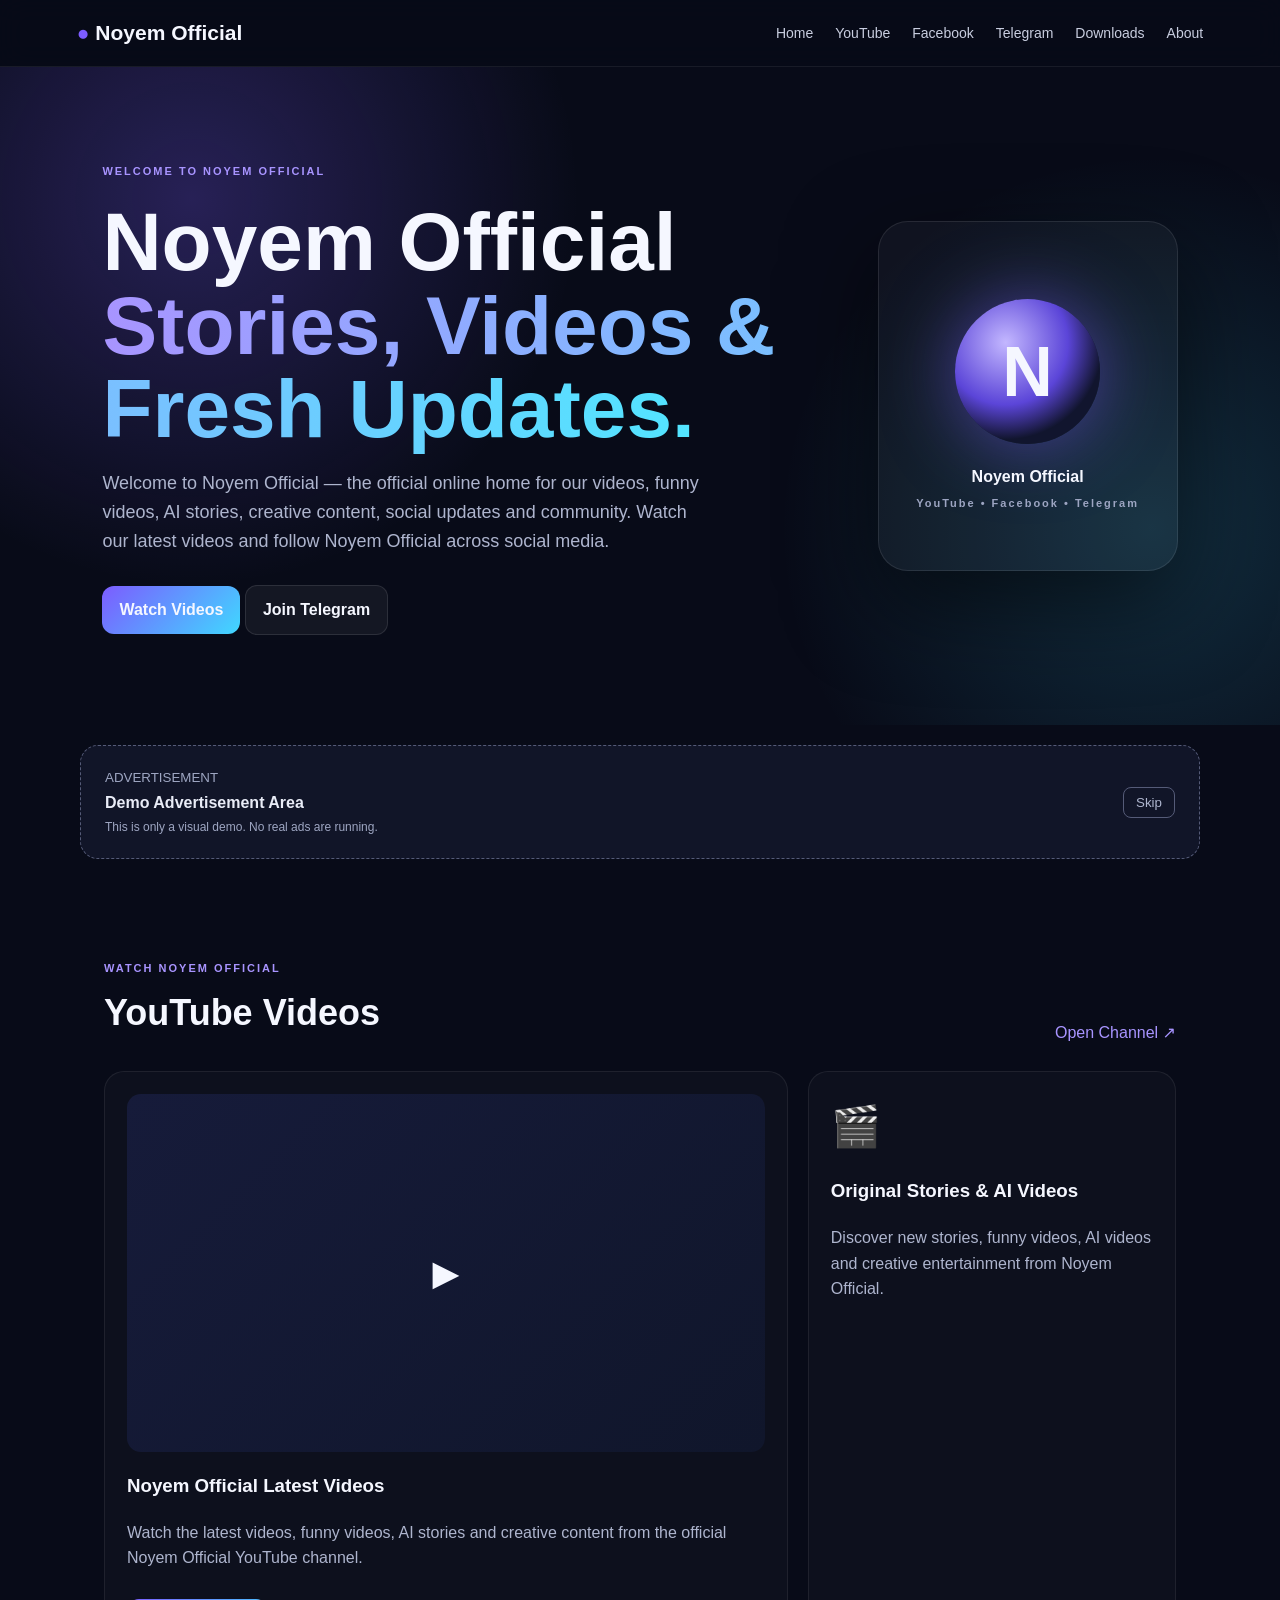
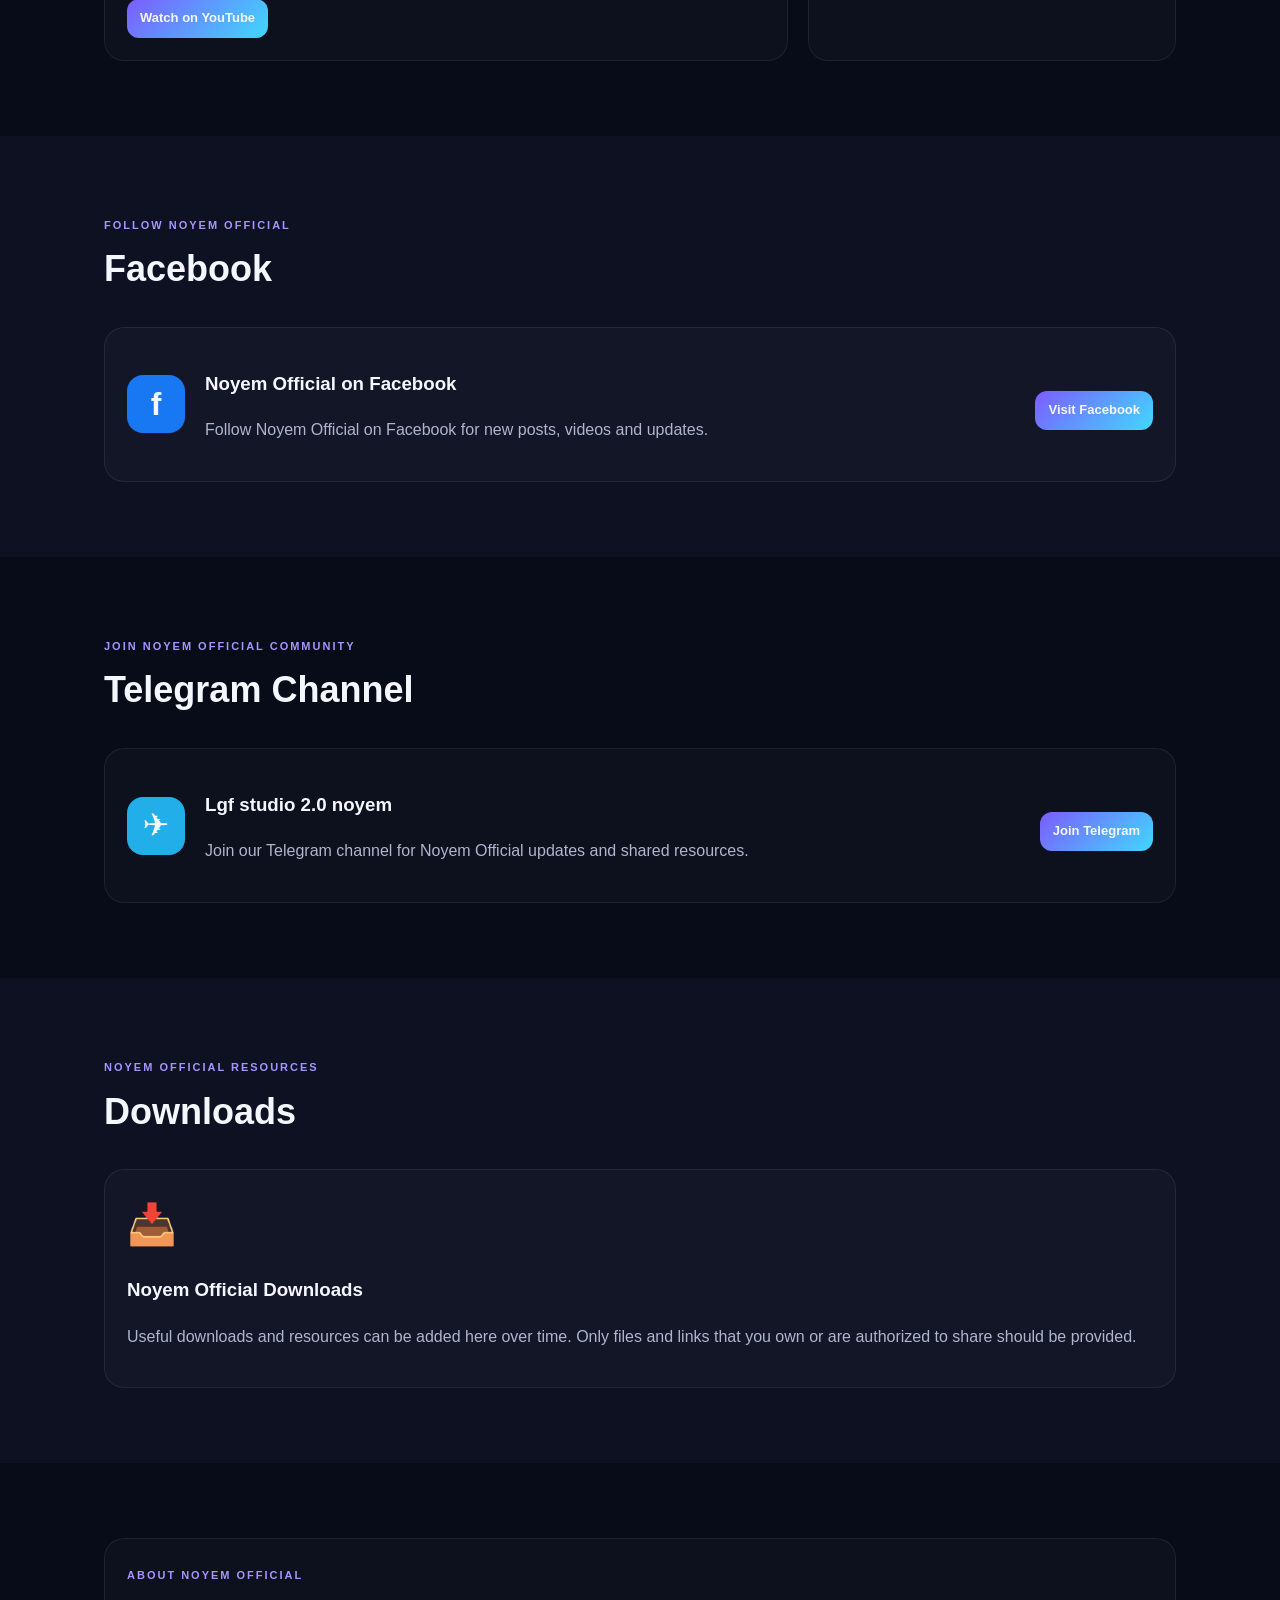
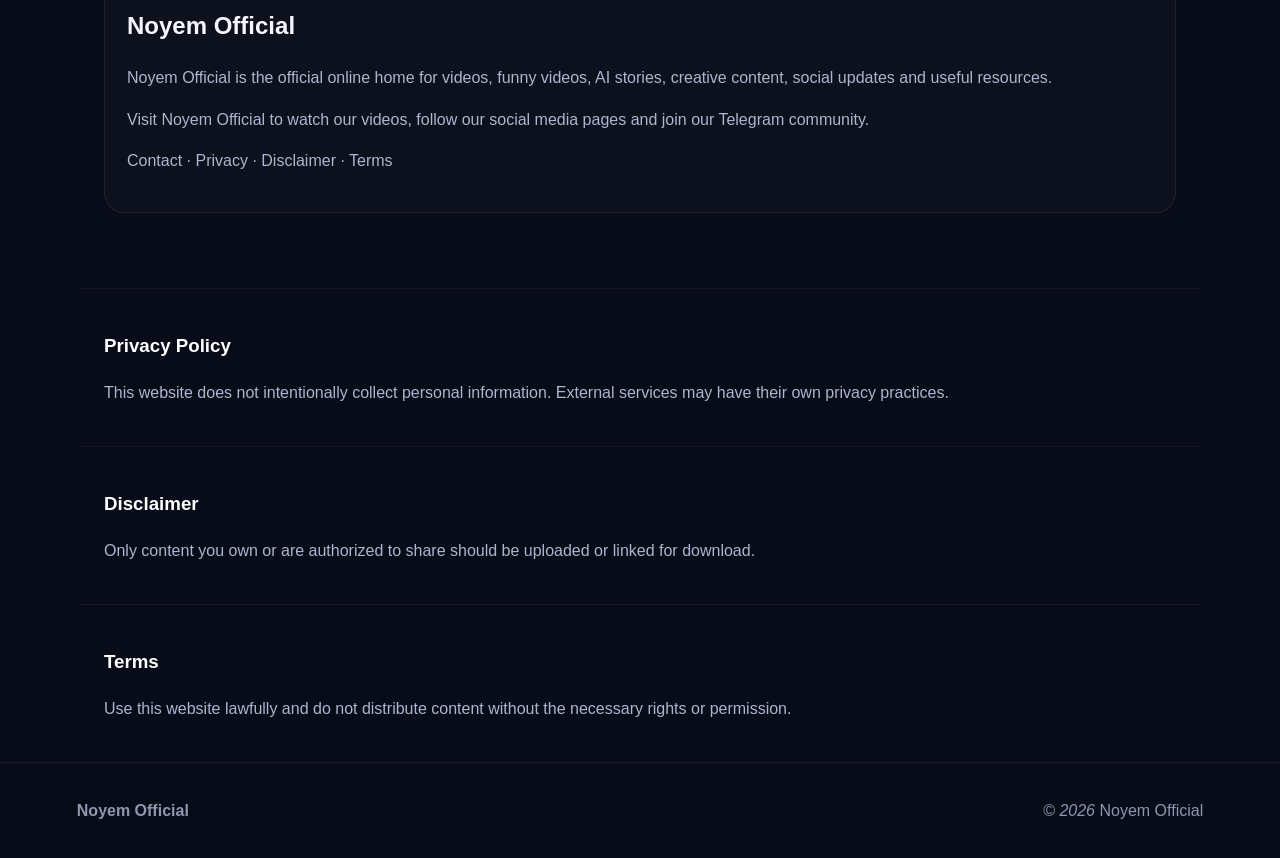
==== commit 32641ff1: "Update index.html" ====
--- a/index.html
+++ b/index.html
@@ -1,11 +1,395 @@
-<!doctype html><html lang="en"><head><meta charset="utf-8"><meta name="viewport" content="width=device-width,initial-scale=1"><title>Noyem Official | Videos, Updates & Downloads</title><meta name="description" content="Noyem Official — videos, social updates, Telegram and useful resources."><meta name="robots" content="index,follow"><link rel="canonical" href="https://janifabegum295-ops.github.io/noyem-official/"><meta property="og:title" content="Noyem Official"><meta property="og:description" content="Videos, updates, Telegram and downloads from Noyem Official."><meta property="og:type" content="website"><meta property="og:url" content="https://janifabegum295-ops.github.io/noyem-official/"><meta name="theme-color" content="#10152f"><link rel="stylesheet" href="style.css"></head><body>
-<header><a class="brand" href="#home">● Noyem <b>Official</b></a><button id="menu">☰</button><nav><a href="#home">Home</a><a href="#youtube">YouTube</a><a href="#facebook">Facebook</a><a href="#telegram">Telegram</a><a href="#downloads">Downloads</a><a href="#about">About</a></nav></header>
-<main id="home"><section class="hero"><div><small>WELCOME TO NOYEM OFFICIAL</small><h1>Stories, Videos<br><span>and Fresh Updates.</span></h1><p>Watch videos, follow social updates and find useful resources — all in one place.</p><a class="btn" href="#youtube">Watch Videos</a> <a class="btn dark" href="#telegram">Join Telegram</a></div><div class="heroCard"><div class="orb">N</div><b>Everything in one place</b><small>YouTube • Facebook • Telegram</small></div></section>
-<section class="ad"><div><small>ADVERTISEMENT</small><b>Demo Advertisement Area</b><p>This is only a visual demo. No real ads are running.</p></div><button id="skip">Skip</button></section>
-<section class="section" id="youtube"><div class="head"><div><small>WATCH</small><h2>YouTube Videos</h2></div><a href="https://youtube.com/@noyemfunnyvideo320kviews?si=8-Bcl5lNEnc6phB1" target="_blank">Open Channel ↗</a></div><div class="grid"><article class="card"><div class="video">▶</div><h3>Latest videos</h3><p>Open the official channel to watch the newest uploads.</p><a class="btn small" href="https://youtube.com/@noyemfunnyvideo320kviews?si=8-Bcl5lNEnc6phB1" target="_blank">Watch on YouTube</a></article><article class="card"><div class="bigicon">🎬</div><h3>Original Stories & AI Videos</h3><p>Discover new stories, funny videos and creative content from Noyem Official.</p></article></div></section>
-<section class="section alt" id="facebook"><div class="head"><div><small>SOCIAL</small><h2>Facebook</h2></div></div><div class="social"><strong>f</strong><div><h3>Noyem Official on Facebook</h3><p>Follow the page for new posts and updates.</p></div><a class="btn small" href="https://www.facebook.com/share/1BsMf2wapf/" target="_blank">Visit Facebook</a></div></section>
-<section class="section" id="telegram"><div class="head"><div><small>COMMUNITY</small><h2>Telegram Channel</h2></div></div><div class="social tg"><strong>✈</strong><div><h3>Lgf studio 2.0 noyem</h3><p>Join the Telegram channel for updates and shared resources.</p></div><a class="btn small" href="https://t.me/noyem123" target="_blank">Join Telegram</a></div></section>
-<section class="section alt" id="downloads"><div class="head"><div><small>RESOURCES</small><h2>Downloads</h2></div></div><div class="card"><div class="bigicon">📥</div><h3>Downloads will appear here</h3><p>Add only files and links that you own or are authorized to share. For movie content, use official/legal sources.</p></div></section>
-<section class="section" id="about"><div class="about"><small>ABOUT</small><h2>About Noyem Official</h2><p>Noyem Official is a simple home for videos, social updates and useful resources. New content can be added over time.</p><p><a href="mailto:contact@example.com">Contact</a> · <a href="#privacy">Privacy</a> · <a href="#disclaimer">Disclaimer</a> · <a href="#terms">Terms</a></p></div></section>
-<section class="legal" id="privacy"><h3>Privacy Policy</h3><p>This starter page does not intentionally collect personal information. External services may have their own privacy practices.</p></section><section class="legal" id="disclaimer"><h3>Disclaimer</h3><p>Only content you own or are authorized to share should be uploaded or linked for download.</p></section><section class="legal" id="terms"><h3>Terms</h3><p>Use this website lawfully and do not distribute content without the necessary rights or permission.</p></section></main>
-<footer><b>Noyem Official</b><span>© <i id="year"></i> Noyem Official</span></footer><script src="script.js"></script></body></html>+<!doctype html>
+<html lang="en">
+<head>
+<meta charset="utf-8">
+<meta name="viewport" content="width=device-width,initial-scale=1">
+
+<title>Noyem Official - Official Website | Videos, Updates & Social Media</title>
+
+<meta name="description" content="Noyem Official is the official website for Noyem videos, funny videos, AI stories, YouTube videos, Facebook updates, Telegram community and useful resources.">
+
+<meta name="keywords" content="Noyem Official, Noyem, Noyem videos, Noyem YouTube, Noyem Facebook, Noyem Telegram, Noyem funny videos, Noyem AI videos, Noyem official website">
+
+<meta name="author" content="Noyem Official">
+<meta name="robots" content="index, follow, max-image-preview:large, max-snippet:-1, max-video-preview:-1">
+
+<link rel="canonical" href="https://janifabegum295-ops.github.io/noyem-official/">
+
+<meta name="theme-color" content="#10152f">
+
+<!-- Open Graph -->
+<meta property="og:type" content="website">
+<meta property="og:title" content="Noyem Official - Official Website">
+<meta property="og:description" content="Watch Noyem Official videos, funny videos, AI stories and follow our YouTube, Facebook and Telegram updates.">
+<meta property="og:url" content="https://janifabegum295-ops.github.io/noyem-official/">
+<meta property="og:site_name" content="Noyem Official">
+
+<!-- Structured Data: Website -->
+<script type="application/ld+json">
+{
+  "@context": "https://schema.org",
+  "@type": "WebSite",
+  "name": "Noyem Official",
+  "alternateName": "Noyem",
+  "url": "https://janifabegum295-ops.github.io/noyem-official/"
+}
+</script>
+
+<!-- Structured Data: Organization -->
+<script type="application/ld+json">
+{
+  "@context": "https://schema.org",
+  "@type": "Organization",
+  "name": "Noyem Official",
+  "url": "https://janifabegum295-ops.github.io/noyem-official/",
+  "sameAs": [
+    "https://youtube.com/@noyemfunnyvideo320kviews",
+    "https://www.facebook.com/share/1BsMf2wapf/",
+    "https://t.me/noyem123"
+  ]
+}
+</script>
+
+<link rel="stylesheet" href="style.css">
+</head>
+
+<body>
+
+<header>
+<a class="brand" href="#home" aria-label="Noyem Official Home">
+● Noyem <b>Official</b>
+</a>
+
+<button id="menu" aria-label="Open Menu">☰</button>
+
+<nav>
+<a href="#home">Home</a>
+<a href="#youtube">YouTube</a>
+<a href="#facebook">Facebook</a>
+<a href="#telegram">Telegram</a>
+<a href="#downloads">Downloads</a>
+<a href="#about">About</a>
+</nav>
+</header>
+
+<main id="home">
+
+<section class="hero">
+
+<div>
+
+<small>WELCOME TO NOYEM OFFICIAL</small>
+
+<h1>
+Noyem Official<br>
+<span>Stories, Videos & Fresh Updates.</span>
+</h1>
+
+<p>
+Welcome to Noyem Official — the official online home for our videos,
+funny videos, AI stories, creative content, social updates and community.
+Watch our latest videos and follow Noyem Official across social media.
+</p>
+
+<a class="btn" href="#youtube">Watch Videos</a>
+<a class="btn dark" href="#telegram">Join Telegram</a>
+
+</div>
+
+<div class="heroCard">
+
+<div class="orb">N</div>
+
+<b>Noyem Official</b>
+
+<small>
+YouTube • Facebook • Telegram
+</small>
+
+</div>
+
+</section>
+
+<section class="ad">
+
+<div>
+
+<small>ADVERTISEMENT</small>
+
+<b>Demo Advertisement Area</b>
+
+<p>
+This is only a visual demo. No real ads are running.
+</p>
+
+</div>
+
+<button id="skip">Skip</button>
+
+</section>
+
+<!-- YOUTUBE -->
+
+<section class="section" id="youtube">
+
+<div class="head">
+
+<div>
+
+<small>WATCH NOYEM OFFICIAL</small>
+
+<h2>YouTube Videos</h2>
+
+</div>
+
+<a href="https://youtube.com/@noyemfunnyvideo320kviews?si=8-Bcl5lNEnc6phB1"
+target="_blank"
+rel="noopener">
+Open Channel ↗
+</a>
+
+</div>
+
+<div class="grid">
+
+<article class="card">
+
+<div class="video">▶</div>
+
+<h3>Noyem Official Latest Videos</h3>
+
+<p>
+Watch the latest videos, funny videos, AI stories and creative content
+from the official Noyem Official YouTube channel.
+</p>
+
+<a class="btn small"
+href="https://youtube.com/@noyemfunnyvideo320kviews?si=8-Bcl5lNEnc6phB1"
+target="_blank"
+rel="noopener">
+Watch on YouTube
+</a>
+
+</article>
+
+<article class="card">
+
+<div class="bigicon">🎬</div>
+
+<h3>Original Stories & AI Videos</h3>
+
+<p>
+Discover new stories, funny videos, AI videos and creative entertainment
+from Noyem Official.
+</p>
+
+</article>
+
+</div>
+
+</section>
+
+<!-- FACEBOOK -->
+
+<section class="section alt" id="facebook">
+
+<div class="head">
+
+<div>
+
+<small>FOLLOW NOYEM OFFICIAL</small>
+
+<h2>Facebook</h2>
+
+</div>
+
+</div>
+
+<div class="social">
+
+<strong>f</strong>
+
+<div>
+
+<h3>Noyem Official on Facebook</h3>
+
+<p>
+Follow Noyem Official on Facebook for new posts, videos and updates.
+</p>
+
+</div>
+
+<a class="btn small"
+href="https://www.facebook.com/share/1BsMf2wapf/"
+target="_blank"
+rel="noopener">
+Visit Facebook
+</a>
+
+</div>
+
+</section>
+
+<!-- TELEGRAM -->
+
+<section class="section" id="telegram">
+
+<div class="head">
+
+<div>
+
+<small>JOIN NOYEM OFFICIAL COMMUNITY</small>
+
+<h2>Telegram Channel</h2>
+
+</div>
+
+</div>
+
+<div class="social tg">
+
+<strong>✈</strong>
+
+<div>
+
+<h3>Lgf studio 2.0 noyem</h3>
+
+<p>
+Join our Telegram channel for Noyem Official updates and shared resources.
+</p>
+
+</div>
+
+<a class="btn small"
+href="https://t.me/noyem123"
+target="_blank"
+rel="noopener">
+Join Telegram
+</a>
+
+</div>
+
+</section>
+
+<!-- DOWNLOADS -->
+
+<section class="section alt" id="downloads">
+
+<div class="head">
+
+<div>
+
+<small>NOYEM OFFICIAL RESOURCES</small>
+
+<h2>Downloads</h2>
+
+</div>
+
+</div>
+
+<div class="card">
+
+<div class="bigicon">📥</div>
+
+<h3>Noyem Official Downloads</h3>
+
+<p>
+Useful downloads and resources can be added here over time.
+Only files and links that you own or are authorized to share should be provided.
+</p>
+
+</div>
+
+</section>
+
+<!-- ABOUT -->
+
+<section class="section" id="about">
+
+<div class="about">
+
+<small>ABOUT NOYEM OFFICIAL</small>
+
+<h2>Noyem Official</h2>
+
+<p>
+Noyem Official is the official online home for videos, funny videos,
+AI stories, creative content, social updates and useful resources.
+</p>
+
+<p>
+Visit Noyem Official to watch our videos, follow our social media pages
+and join our Telegram community.
+</p>
+
+<p>
+
+<a href="mailto:contact@example.com">Contact</a>
+·
+<a href="#privacy">Privacy</a>
+·
+<a href="#disclaimer">Disclaimer</a>
+·
+<a href="#terms">Terms</a>
+
+</p>
+
+</div>
+
+</section>
+
+<!-- PRIVACY -->
+
+<section class="legal" id="privacy">
+
+<h3>Privacy Policy</h3>
+
+<p>
+This website does not intentionally collect personal information.
+External services may have their own privacy practices.
+</p>
+
+</section>
+
+<!-- DISCLAIMER -->
+
+<section class="legal" id="disclaimer">
+
+<h3>Disclaimer</h3>
+
+<p>
+Only content you own or are authorized to share should be uploaded
+or linked for download.
+</p>
+
+</section>
+
+<!-- TERMS -->
+
+<section class="legal" id="terms">
+
+<h3>Terms</h3>
+
+<p>
+Use this website lawfully and do not distribute content without
+the necessary rights or permission.
+</p>
+
+</section>
+
+</main>
+
+<footer>
+
+<b>Noyem Official</b>
+
+<span>
+© <i id="year"></i> Noyem Official
+</span>
+
+</footer>
+
+<script src="script.js"></script>
+
+</body>
+</html>
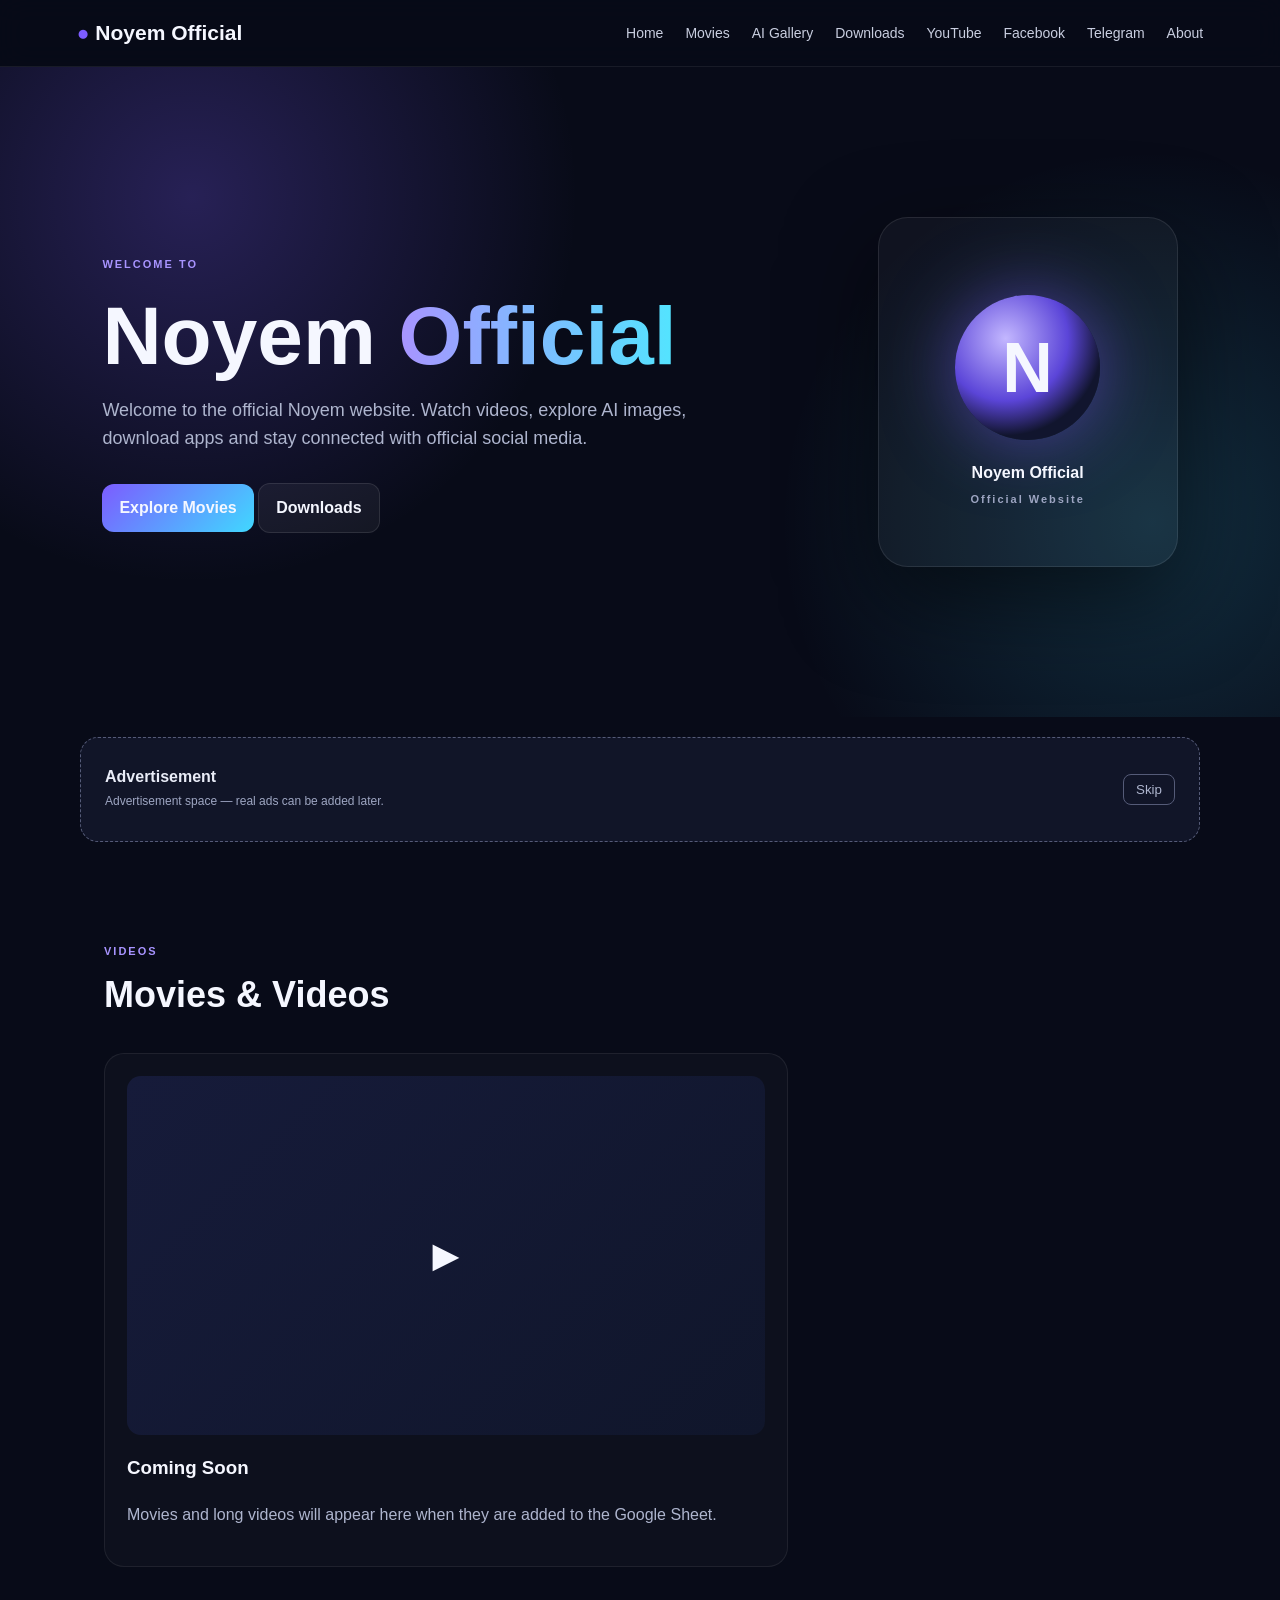
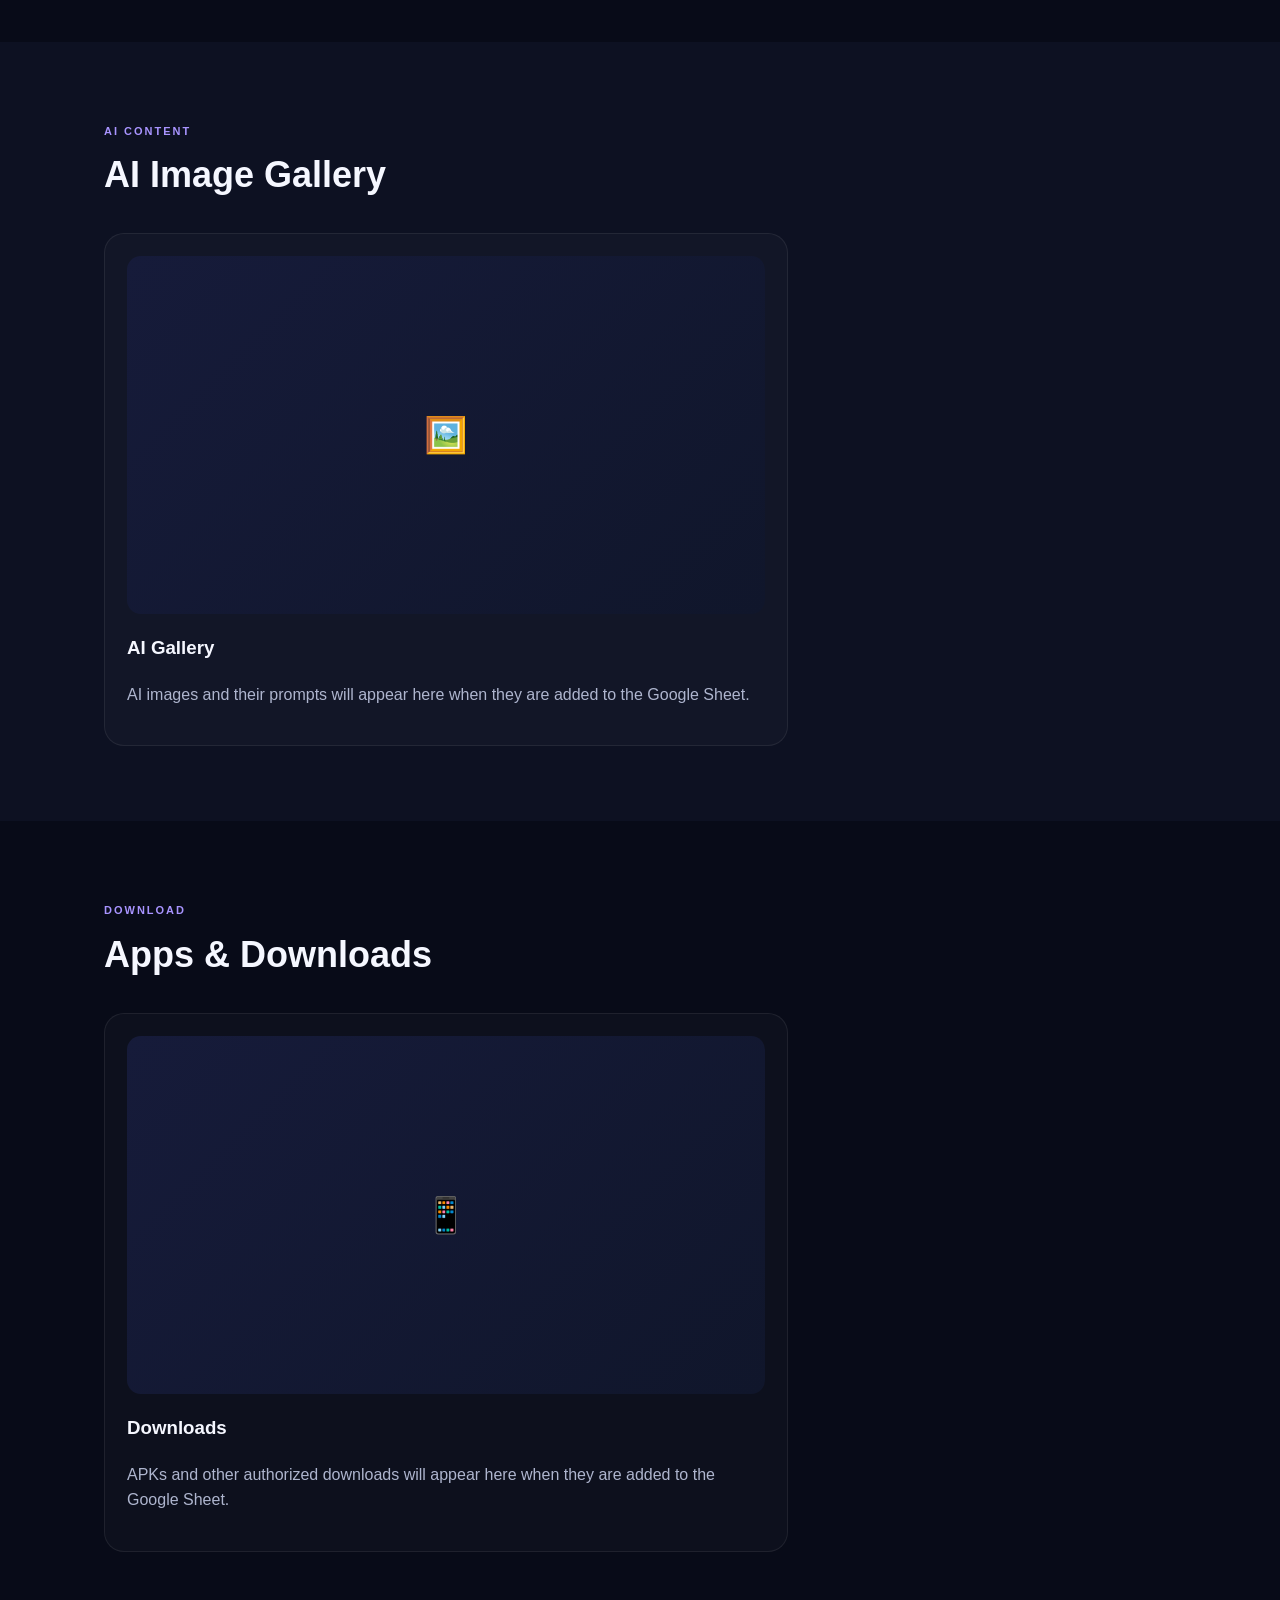
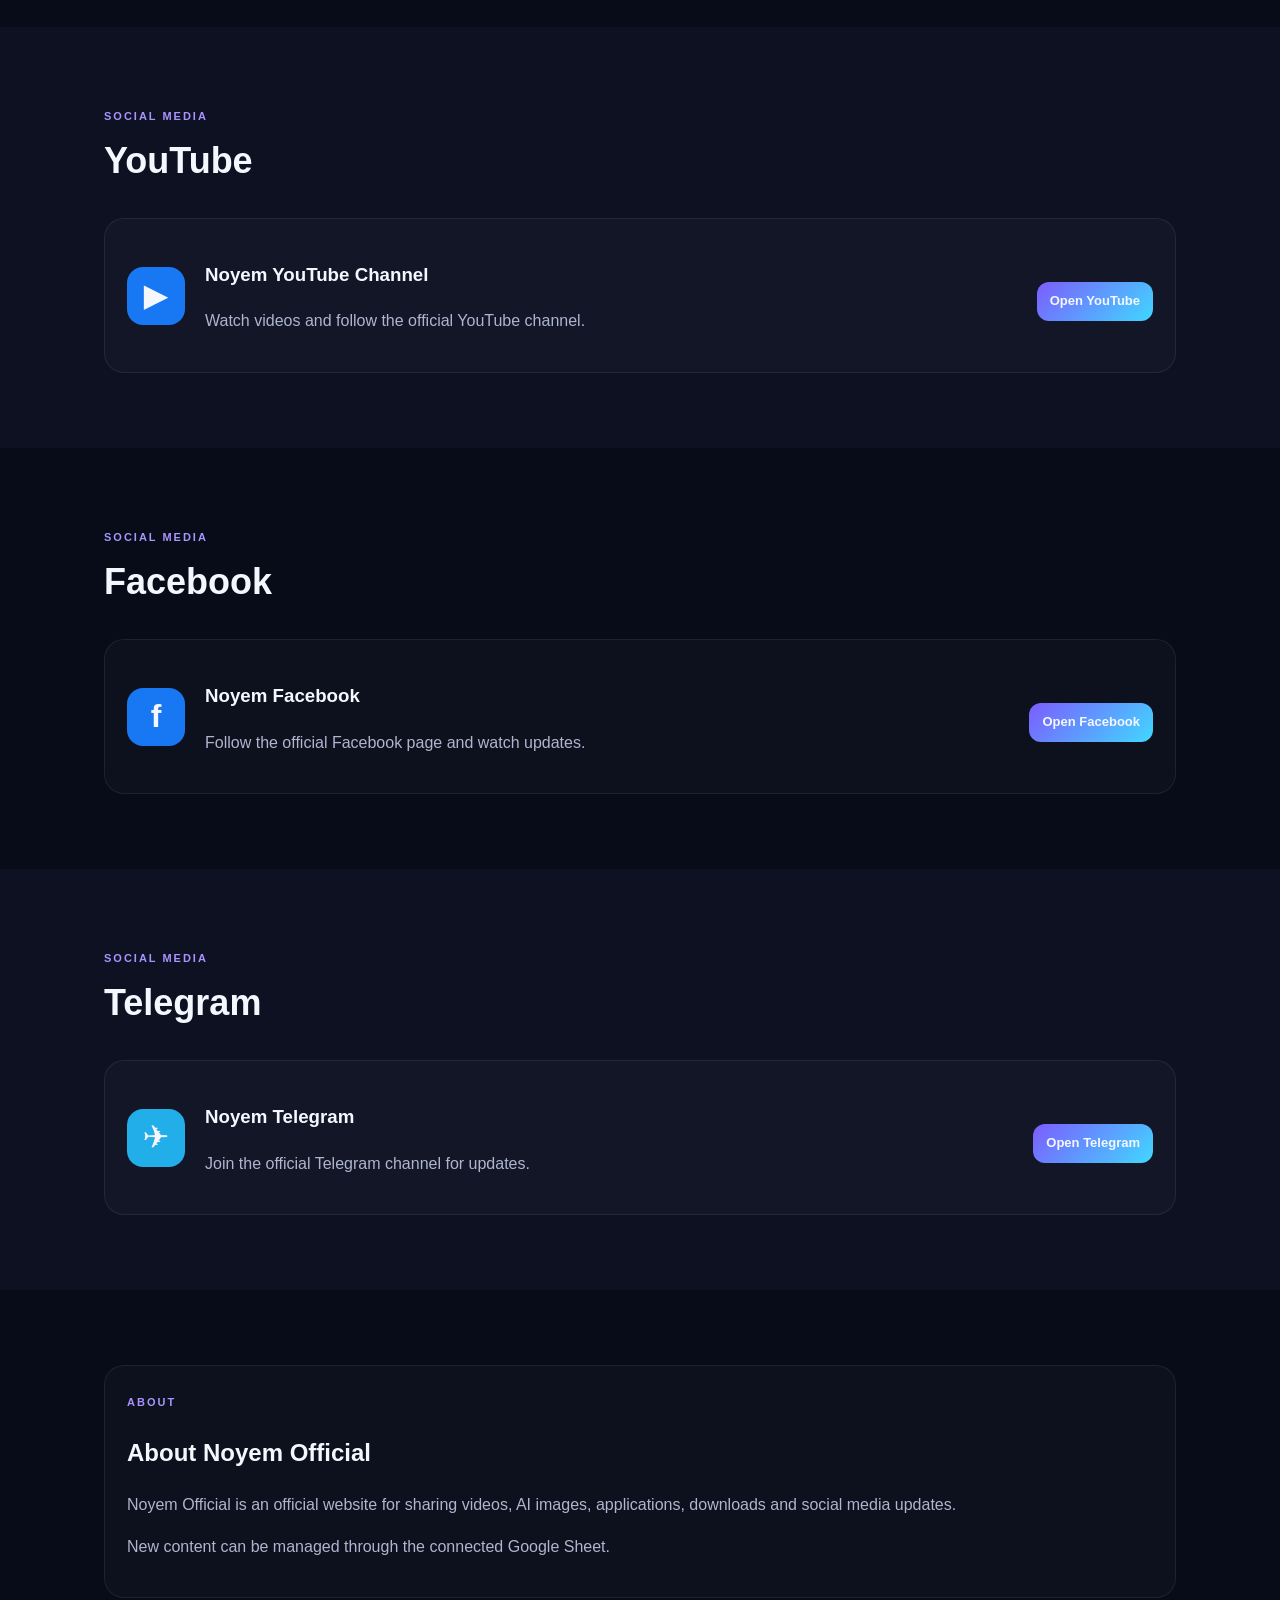
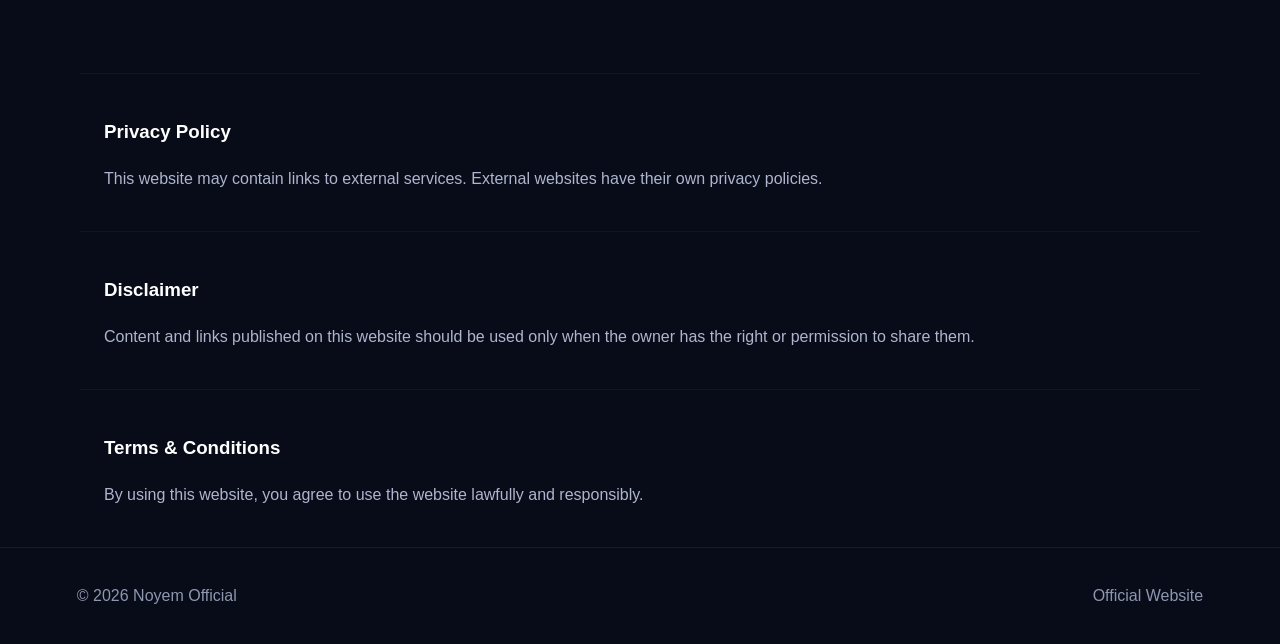
==== commit 7fc56f37: "Update index.html" ====
--- a/index.html
+++ b/index.html
@@ -1,393 +1,396 @@
-<!doctype html>
+<!DOCTYPE html>
 <html lang="en">
 <head>
-<meta charset="utf-8">
-<meta name="viewport" content="width=device-width,initial-scale=1">
-
-<title>Noyem Official - Official Website | Videos, Updates & Social Media</title>
-
-<meta name="description" content="Noyem Official is the official website for Noyem videos, funny videos, AI stories, YouTube videos, Facebook updates, Telegram community and useful resources.">
-
-<meta name="keywords" content="Noyem Official, Noyem, Noyem videos, Noyem YouTube, Noyem Facebook, Noyem Telegram, Noyem funny videos, Noyem AI videos, Noyem official website">
-
-<meta name="author" content="Noyem Official">
-<meta name="robots" content="index, follow, max-image-preview:large, max-snippet:-1, max-video-preview:-1">
-
-<link rel="canonical" href="https://janifabegum295-ops.github.io/noyem-official/">
-
-<meta name="theme-color" content="#10152f">
-
-<!-- Open Graph -->
-<meta property="og:type" content="website">
-<meta property="og:title" content="Noyem Official - Official Website">
-<meta property="og:description" content="Watch Noyem Official videos, funny videos, AI stories and follow our YouTube, Facebook and Telegram updates.">
-<meta property="og:url" content="https://janifabegum295-ops.github.io/noyem-official/">
-<meta property="og:site_name" content="Noyem Official">
-
-<!-- Structured Data: Website -->
-<script type="application/ld+json">
-{
-  "@context": "https://schema.org",
-  "@type": "WebSite",
-  "name": "Noyem Official",
-  "alternateName": "Noyem",
-  "url": "https://janifabegum295-ops.github.io/noyem-official/"
-}
-</script>
-
-<!-- Structured Data: Organization -->
-<script type="application/ld+json">
-{
-  "@context": "https://schema.org",
-  "@type": "Organization",
-  "name": "Noyem Official",
-  "url": "https://janifabegum295-ops.github.io/noyem-official/",
-  "sameAs": [
-    "https://youtube.com/@noyemfunnyvideo320kviews",
-    "https://www.facebook.com/share/1BsMf2wapf/",
-    "https://t.me/noyem123"
-  ]
-}
-</script>
-
-<link rel="stylesheet" href="style.css">
+  <meta charset="UTF-8">
+
+  <meta name="viewport" content="width=device-width, initial-scale=1.0">
+
+  <title>Noyem Official - Official Website | Videos, AI Gallery & Downloads</title>
+
+  <meta name="description" content="Noyem Official - Videos, AI images, APK downloads, social media updates and official information.">
+
+  <meta name="keywords" content="Noyem Official, videos, AI gallery, APK, downloads, YouTube, Facebook, Telegram">
+
+  <meta name="author" content="Noyem Official">
+
+  <meta name="robots" content="index, follow">
+
+  <link rel="canonical" href="https://janifabegum295-ops.github.io/noyem-official/">
+
+  <meta name="theme-color" content="#10152f">
+
+  <meta property="og:title" content="Noyem Official">
+
+  <meta property="og:description" content="Official Noyem website for videos, AI gallery, APKs and updates.">
+
+  <meta property="og:type" content="website">
+
+  <meta property="og:url" content="https://janifabegum295-ops.github.io/noyem-official/">
+
+  <meta property="og:site_name" content="Noyem Official">
+
+  <script type="application/ld+json">
+  {
+    "@context": "https://schema.org",
+    "@type": "WebSite",
+    "name": "Noyem Official",
+    "url": "https://janifabegum295-ops.github.io/noyem-official/",
+    "sameAs": [
+      "https://youtube.com/@noyemfunnyvideo320kviews?si=8-Bcl5lNEnc6phB1",
+      "https://www.facebook.com/share/1BsMf2wapf/",
+      "https://t.me/noyem123"
+    ]
+  }
+  </script>
+
+  <link rel="stylesheet" href="style.css">
 </head>
 
 <body>
 
 <header>
-<a class="brand" href="#home" aria-label="Noyem Official Home">
-● Noyem <b>Official</b>
-</a>
-
-<button id="menu" aria-label="Open Menu">☰</button>
-
-<nav>
-<a href="#home">Home</a>
-<a href="#youtube">YouTube</a>
-<a href="#facebook">Facebook</a>
-<a href="#telegram">Telegram</a>
-<a href="#downloads">Downloads</a>
-<a href="#about">About</a>
-</nav>
+  <div class="brand">● Noyem <b>Official</b></div>
+
+  <nav>
+    <a href="#home">Home</a>
+    <a href="#movies">Movies</a>
+    <a href="#ai-gallery">AI Gallery</a>
+    <a href="#downloads">Downloads</a>
+    <a href="#youtube">YouTube</a>
+    <a href="#facebook">Facebook</a>
+    <a href="#telegram">Telegram</a>
+    <a href="#about">About</a>
+  </nav>
+
+  <button id="menu" aria-label="Menu">☰</button>
 </header>
 
-<main id="home">
-
-<section class="hero">
-
-<div>
-
-<small>WELCOME TO NOYEM OFFICIAL</small>
-
-<h1>
-Noyem Official<br>
-<span>Stories, Videos & Fresh Updates.</span>
-</h1>
-
-<p>
-Welcome to Noyem Official — the official online home for our videos,
-funny videos, AI stories, creative content, social updates and community.
-Watch our latest videos and follow Noyem Official across social media.
-</p>
-
-<a class="btn" href="#youtube">Watch Videos</a>
-<a class="btn dark" href="#telegram">Join Telegram</a>
+
+<main>
+
+<section class="hero" id="home">
+
+  <div>
+    <small>WELCOME TO</small>
+
+    <h1>
+      Noyem <span>Official</span>
+    </h1>
+
+    <p>
+      Welcome to the official Noyem website.
+      Watch videos, explore AI images, download apps
+      and stay connected with official social media.
+    </p>
+
+    <a class="btn" href="#movies">Explore Movies</a>
+
+    <a class="btn dark" href="#downloads">Downloads</a>
+  </div>
+
+  <div class="heroCard">
+    <div class="orb">N</div>
+    <strong>Noyem Official</strong>
+    <small>Official Website</small>
+  </div>
+
+</section>
+
+
+<div class="ad">
+
+  <div>
+    <b>Advertisement</b>
+    <p>Advertisement space — real ads can be added later.</p>
+  </div>
+
+  <button id="skip">Skip</button>
 
 </div>
 
-<div class="heroCard">
-
-<div class="orb">N</div>
-
-<b>Noyem Official</b>
-
-<small>
-YouTube • Facebook • Telegram
-</small>
-
-</div>
-
-</section>
-
-<section class="ad">
-
-<div>
-
-<small>ADVERTISEMENT</small>
-
-<b>Demo Advertisement Area</b>
-
-<p>
-This is only a visual demo. No real ads are running.
-</p>
-
-</div>
-
-<button id="skip">Skip</button>
-
-</section>
+
+<!-- MOVIES -->
+
+<section class="section" id="movies">
+
+  <div class="head">
+    <div>
+      <small>VIDEOS</small>
+      <h2>Movies & Videos</h2>
+    </div>
+  </div>
+
+  <div id="movieList" class="grid">
+
+    <article class="card">
+      <div class="video">▶</div>
+
+      <h3>Coming Soon</h3>
+
+      <p>
+        Movies and long videos will appear here
+        when they are added to the Google Sheet.
+      </p>
+    </article>
+
+  </div>
+
+</section>
+
+
+<!-- AI GALLERY -->
+
+<section class="section alt" id="ai-gallery">
+
+  <div class="head">
+    <div>
+      <small>AI CONTENT</small>
+      <h2>AI Image Gallery</h2>
+    </div>
+  </div>
+
+  <div id="aiList" class="grid">
+
+    <article class="card">
+
+      <div class="video">🖼️</div>
+
+      <h3>AI Gallery</h3>
+
+      <p>
+        AI images and their prompts will appear here
+        when they are added to the Google Sheet.
+      </p>
+
+    </article>
+
+  </div>
+
+</section>
+
+
+<!-- DOWNLOADS -->
+
+<section class="section" id="downloads">
+
+  <div class="head">
+    <div>
+      <small>DOWNLOAD</small>
+      <h2>Apps & Downloads</h2>
+    </div>
+  </div>
+
+  <div id="downloadList" class="grid">
+
+    <article class="card">
+
+      <div class="video">📱</div>
+
+      <h3>Downloads</h3>
+
+      <p>
+        APKs and other authorized downloads will appear
+        here when they are added to the Google Sheet.
+      </p>
+
+    </article>
+
+  </div>
+
+</section>
+
 
 <!-- YOUTUBE -->
 
-<section class="section" id="youtube">
-
-<div class="head">
-
-<div>
-
-<small>WATCH NOYEM OFFICIAL</small>
-
-<h2>YouTube Videos</h2>
-
-</div>
-
-<a href="https://youtube.com/@noyemfunnyvideo320kviews?si=8-Bcl5lNEnc6phB1"
-target="_blank"
-rel="noopener">
-Open Channel ↗
-</a>
-
-</div>
-
-<div class="grid">
-
-<article class="card">
-
-<div class="video">▶</div>
-
-<h3>Noyem Official Latest Videos</h3>
-
-<p>
-Watch the latest videos, funny videos, AI stories and creative content
-from the official Noyem Official YouTube channel.
-</p>
-
-<a class="btn small"
-href="https://youtube.com/@noyemfunnyvideo320kviews?si=8-Bcl5lNEnc6phB1"
-target="_blank"
-rel="noopener">
-Watch on YouTube
-</a>
-
-</article>
-
-<article class="card">
-
-<div class="bigicon">🎬</div>
-
-<h3>Original Stories & AI Videos</h3>
-
-<p>
-Discover new stories, funny videos, AI videos and creative entertainment
-from Noyem Official.
-</p>
-
-</article>
-
-</div>
-
-</section>
+<section class="section alt" id="youtube">
+
+  <div class="head">
+    <div>
+      <small>SOCIAL MEDIA</small>
+      <h2>YouTube</h2>
+    </div>
+  </div>
+
+  <div class="social">
+
+    <strong>▶</strong>
+
+    <div>
+      <h3>Noyem YouTube Channel</h3>
+
+      <p>
+        Watch videos and follow the official YouTube channel.
+      </p>
+    </div>
+
+    <a
+      class="btn small"
+      href="https://youtube.com/@noyemfunnyvideo320kviews?si=8-Bcl5lNEnc6phB1"
+      target="_blank"
+      rel="noopener">
+      Open YouTube
+    </a>
+
+  </div>
+
+</section>
+
 
 <!-- FACEBOOK -->
 
-<section class="section alt" id="facebook">
-
-<div class="head">
-
-<div>
-
-<small>FOLLOW NOYEM OFFICIAL</small>
-
-<h2>Facebook</h2>
-
-</div>
-
-</div>
-
-<div class="social">
-
-<strong>f</strong>
-
-<div>
-
-<h3>Noyem Official on Facebook</h3>
-
-<p>
-Follow Noyem Official on Facebook for new posts, videos and updates.
-</p>
-
-</div>
-
-<a class="btn small"
-href="https://www.facebook.com/share/1BsMf2wapf/"
-target="_blank"
-rel="noopener">
-Visit Facebook
-</a>
-
-</div>
-
-</section>
+<section class="section" id="facebook">
+
+  <div class="head">
+    <div>
+      <small>SOCIAL MEDIA</small>
+      <h2>Facebook</h2>
+    </div>
+  </div>
+
+  <div class="social">
+
+    <strong>f</strong>
+
+    <div>
+      <h3>Noyem Facebook</h3>
+
+      <p>
+        Follow the official Facebook page and watch updates.
+      </p>
+    </div>
+
+    <a
+      class="btn small"
+      href="https://www.facebook.com/share/1BsMf2wapf/"
+      target="_blank"
+      rel="noopener">
+      Open Facebook
+    </a>
+
+  </div>
+
+</section>
+
 
 <!-- TELEGRAM -->
 
-<section class="section" id="telegram">
-
-<div class="head">
-
-<div>
-
-<small>JOIN NOYEM OFFICIAL COMMUNITY</small>
-
-<h2>Telegram Channel</h2>
-
-</div>
-
-</div>
-
-<div class="social tg">
-
-<strong>✈</strong>
-
-<div>
-
-<h3>Lgf studio 2.0 noyem</h3>
-
-<p>
-Join our Telegram channel for Noyem Official updates and shared resources.
-</p>
-
-</div>
-
-<a class="btn small"
-href="https://t.me/noyem123"
-target="_blank"
-rel="noopener">
-Join Telegram
-</a>
-
-</div>
-
-</section>
-
-<!-- DOWNLOADS -->
-
-<section class="section alt" id="downloads">
-
-<div class="head">
-
-<div>
-
-<small>NOYEM OFFICIAL RESOURCES</small>
-
-<h2>Downloads</h2>
-
-</div>
-
-</div>
-
-<div class="card">
-
-<div class="bigicon">📥</div>
-
-<h3>Noyem Official Downloads</h3>
-
-<p>
-Useful downloads and resources can be added here over time.
-Only files and links that you own or are authorized to share should be provided.
-</p>
-
-</div>
-
-</section>
+<section class="section alt" id="telegram">
+
+  <div class="head">
+    <div>
+      <small>SOCIAL MEDIA</small>
+      <h2>Telegram</h2>
+    </div>
+  </div>
+
+  <div class="social tg">
+
+    <strong>✈</strong>
+
+    <div>
+      <h3>Noyem Telegram</h3>
+
+      <p>
+        Join the official Telegram channel for updates.
+      </p>
+    </div>
+
+    <a
+      class="btn small"
+      href="https://t.me/noyem123"
+      target="_blank"
+      rel="noopener">
+      Open Telegram
+    </a>
+
+  </div>
+
+</section>
+
 
 <!-- ABOUT -->
 
 <section class="section" id="about">
 
-<div class="about">
-
-<small>ABOUT NOYEM OFFICIAL</small>
-
-<h2>Noyem Official</h2>
-
-<p>
-Noyem Official is the official online home for videos, funny videos,
-AI stories, creative content, social updates and useful resources.
-</p>
-
-<p>
-Visit Noyem Official to watch our videos, follow our social media pages
-and join our Telegram community.
-</p>
-
-<p>
-
-<a href="mailto:contact@example.com">Contact</a>
-·
-<a href="#privacy">Privacy</a>
-·
-<a href="#disclaimer">Disclaimer</a>
-·
-<a href="#terms">Terms</a>
-
-</p>
-
-</div>
-
-</section>
+  <div class="about">
+
+    <small>ABOUT</small>
+
+    <h2>About Noyem Official</h2>
+
+    <p>
+      Noyem Official is an official website for sharing
+      videos, AI images, applications, downloads and
+      social media updates.
+    </p>
+
+    <p>
+      New content can be managed through the connected
+      Google Sheet.
+    </p>
+
+  </div>
+
+</section>
+
 
 <!-- PRIVACY -->
 
 <section class="legal" id="privacy">
 
-<h3>Privacy Policy</h3>
-
-<p>
-This website does not intentionally collect personal information.
-External services may have their own privacy practices.
-</p>
-
-</section>
+  <h3>Privacy Policy</h3>
+
+  <p>
+    This website may contain links to external services.
+    External websites have their own privacy policies.
+  </p>
+
+</section>
+
 
 <!-- DISCLAIMER -->
 
 <section class="legal" id="disclaimer">
 
-<h3>Disclaimer</h3>
-
-<p>
-Only content you own or are authorized to share should be uploaded
-or linked for download.
-</p>
-
-</section>
+  <h3>Disclaimer</h3>
+
+  <p>
+    Content and links published on this website should be
+    used only when the owner has the right or permission
+    to share them.
+  </p>
+
+</section>
+
 
 <!-- TERMS -->
 
 <section class="legal" id="terms">
 
-<h3>Terms</h3>
-
-<p>
-Use this website lawfully and do not distribute content without
-the necessary rights or permission.
-</p>
+  <h3>Terms & Conditions</h3>
+
+  <p>
+    By using this website, you agree to use the website
+    lawfully and responsibly.
+  </p>
 
 </section>
 
 </main>
 
+
 <footer>
 
-<b>Noyem Official</b>
-
-<span>
-© <i id="year"></i> Noyem Official
-</span>
+  <div>
+    © <span id="year"></span> Noyem Official
+  </div>
+
+  <div>
+    Official Website
+  </div>
 
 </footer>
+
 
 <script src="script.js"></script>
 
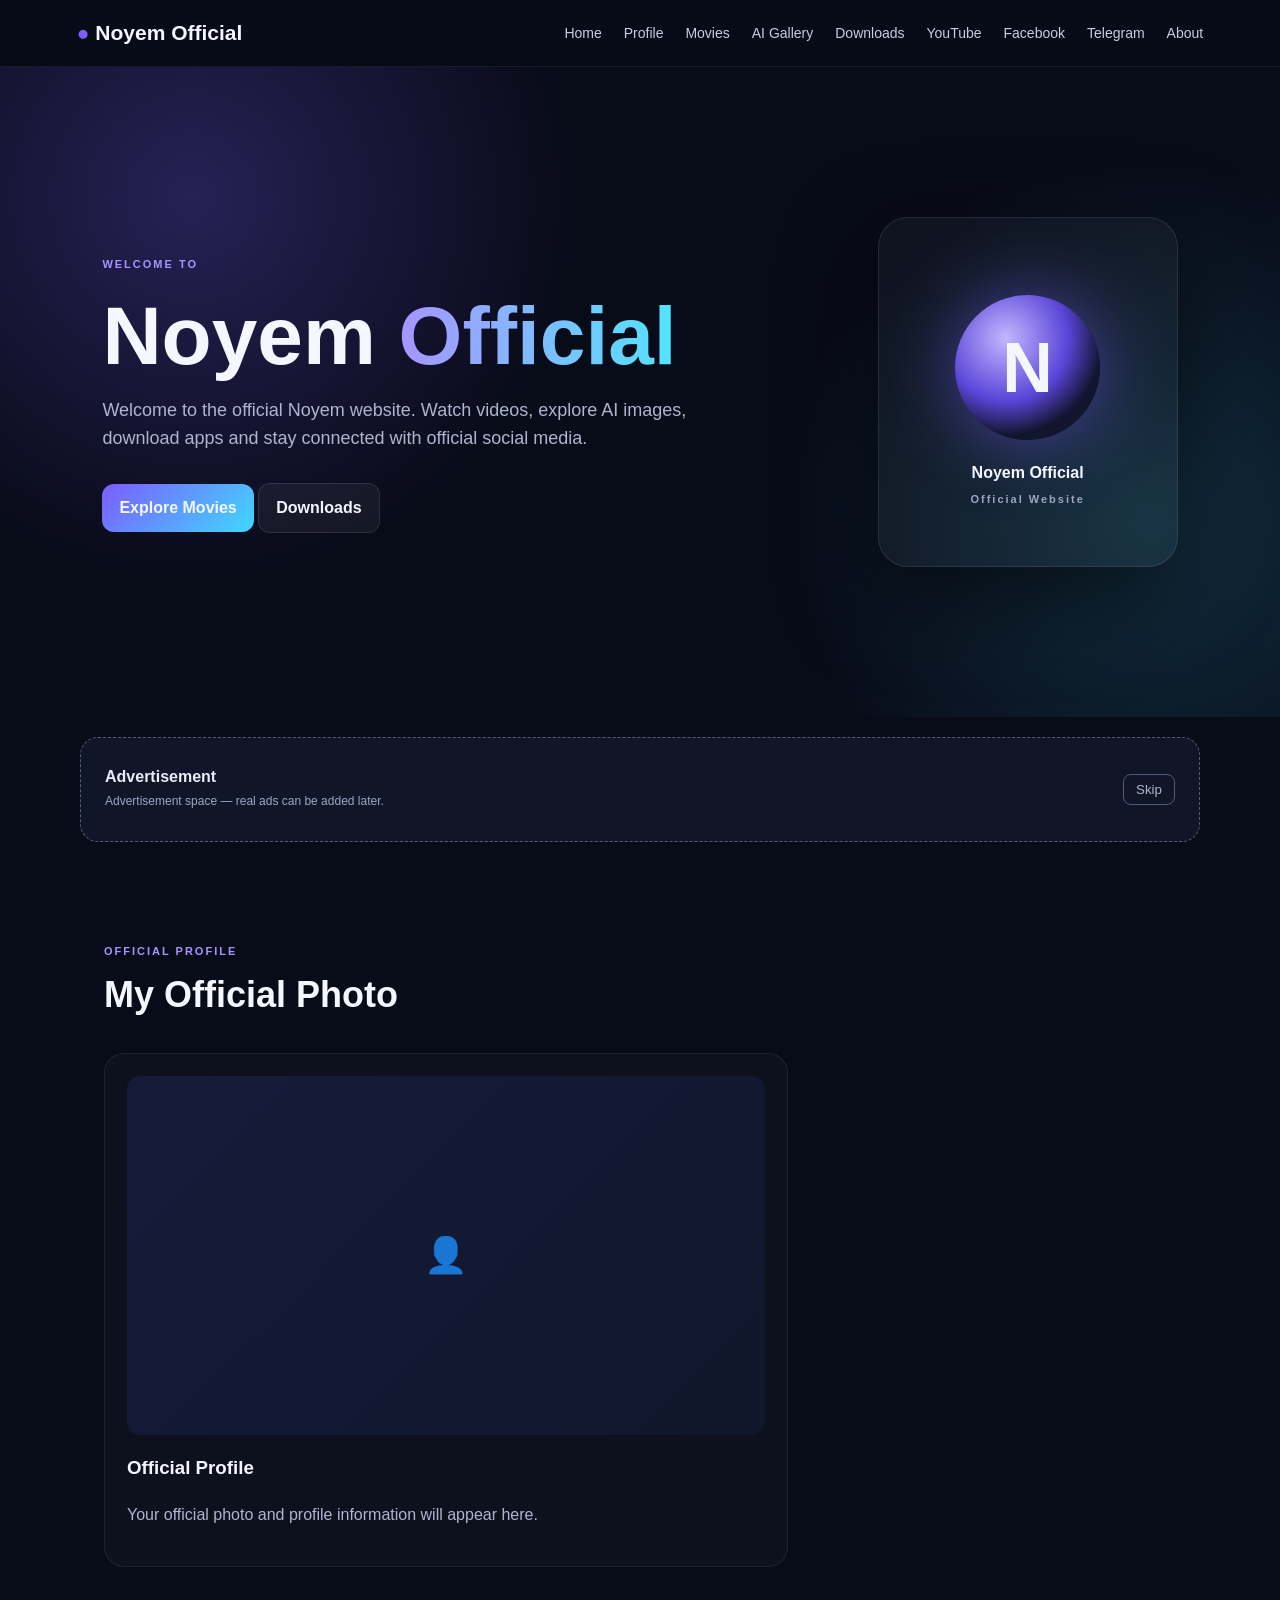
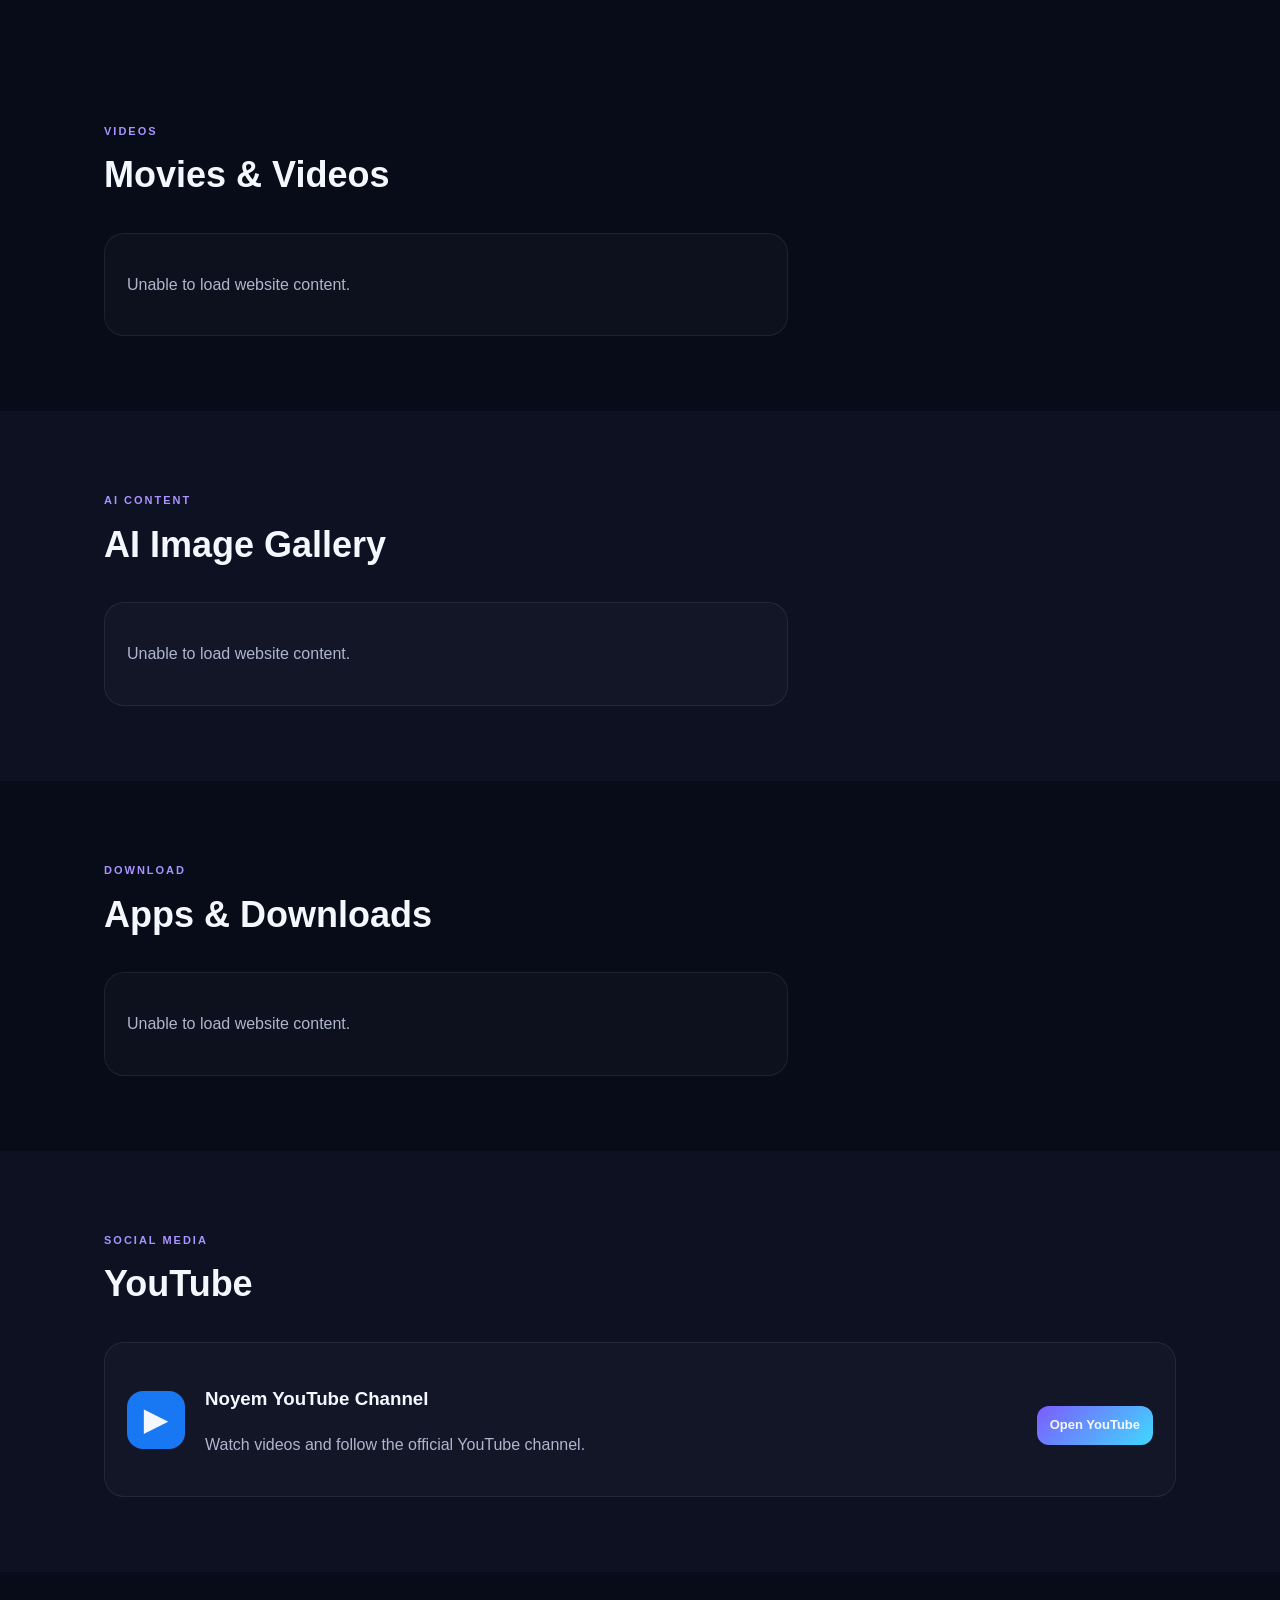
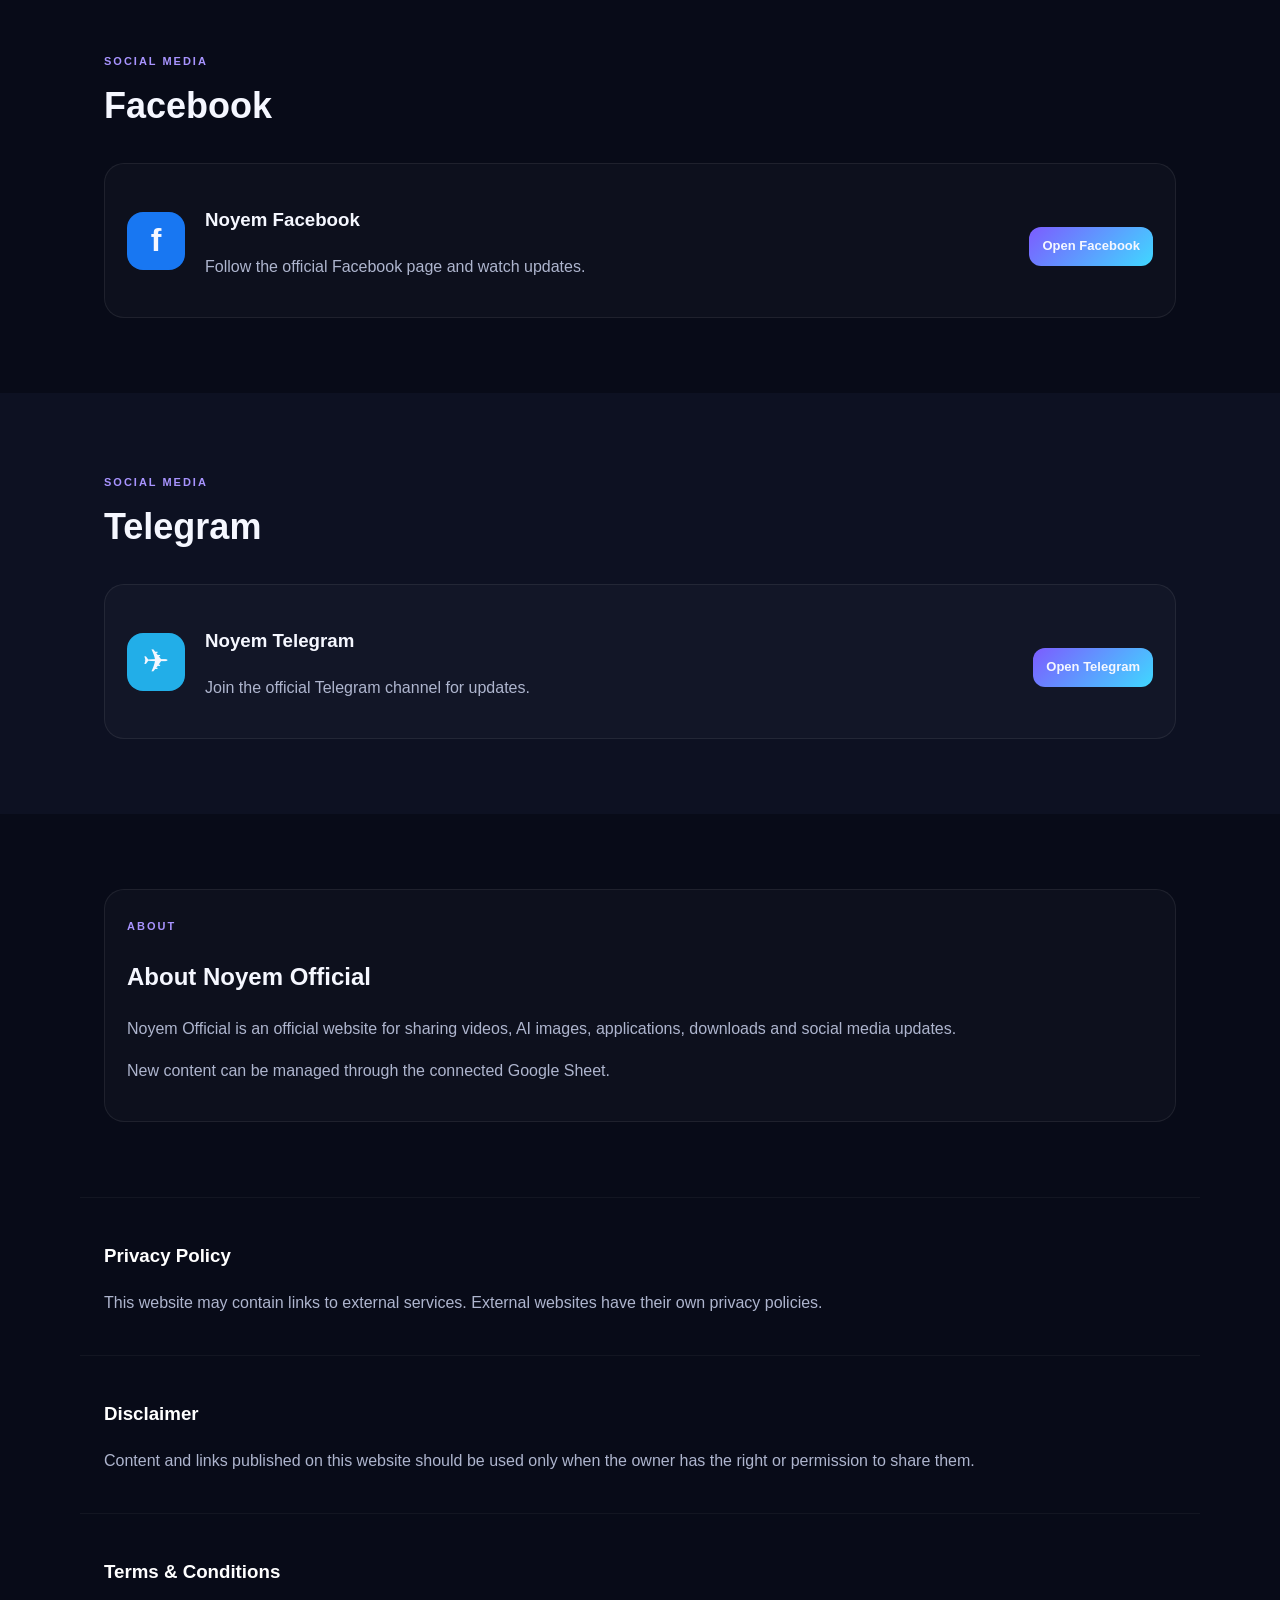
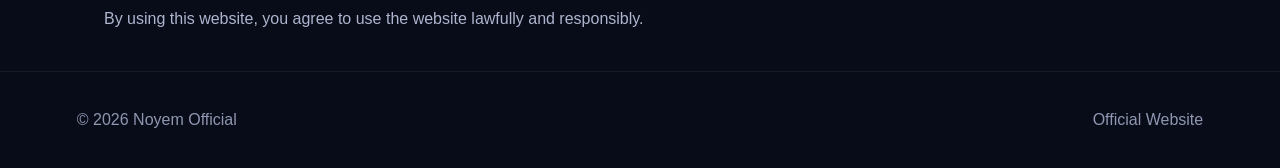
==== commit 2118d71e: "Update index.html" ====
--- a/index.html
+++ b/index.html
@@ -2,31 +2,22 @@
 <html lang="en">
 <head>
   <meta charset="UTF-8">
-
   <meta name="viewport" content="width=device-width, initial-scale=1.0">
 
   <title>Noyem Official - Official Website | Videos, AI Gallery & Downloads</title>
 
   <meta name="description" content="Noyem Official - Videos, AI images, APK downloads, social media updates and official information.">
-
   <meta name="keywords" content="Noyem Official, videos, AI gallery, APK, downloads, YouTube, Facebook, Telegram">
-
   <meta name="author" content="Noyem Official">
-
   <meta name="robots" content="index, follow">
 
   <link rel="canonical" href="https://janifabegum295-ops.github.io/noyem-official/">
-
   <meta name="theme-color" content="#10152f">
 
   <meta property="og:title" content="Noyem Official">
-
   <meta property="og:description" content="Official Noyem website for videos, AI gallery, APKs and updates.">
-
   <meta property="og:type" content="website">
-
   <meta property="og:url" content="https://janifabegum295-ops.github.io/noyem-official/">
-
   <meta property="og:site_name" content="Noyem Official">
 
   <script type="application/ld+json">
@@ -53,6 +44,7 @@
 
   <nav>
     <a href="#home">Home</a>
+    <a href="#profile">Profile</a>
     <a href="#movies">Movies</a>
     <a href="#ai-gallery">AI Gallery</a>
     <a href="#downloads">Downloads</a>
@@ -65,7 +57,6 @@
   <button id="menu" aria-label="Menu">☰</button>
 </header>
 
-
 <main>
 
 <section class="hero" id="home">
@@ -84,7 +75,6 @@
     </p>
 
     <a class="btn" href="#movies">Explore Movies</a>
-
     <a class="btn dark" href="#downloads">Downloads</a>
   </div>
 
@@ -96,7 +86,6 @@
 
 </section>
 
-
 <div class="ad">
 
   <div>
@@ -107,6 +96,35 @@
   <button id="skip">Skip</button>
 
 </div>
+
+
+<!-- PROFILE PHOTO -->
+
+<section class="section" id="profile">
+
+  <div class="head">
+    <div>
+      <small>OFFICIAL PROFILE</small>
+      <h2>My Official Photo</h2>
+    </div>
+  </div>
+
+  <div id="profileList" class="grid">
+
+    <article class="card">
+      <div class="video">👤</div>
+
+      <h3>Official Profile</h3>
+
+      <p>
+        Your official photo and profile information
+        will appear here.
+      </p>
+    </article>
+
+  </div>
+
+</section>
 
 
 <!-- MOVIES -->
@@ -391,7 +409,6 @@
 
 </footer>
 
-
 <script src="script.js"></script>
 
 </body>
